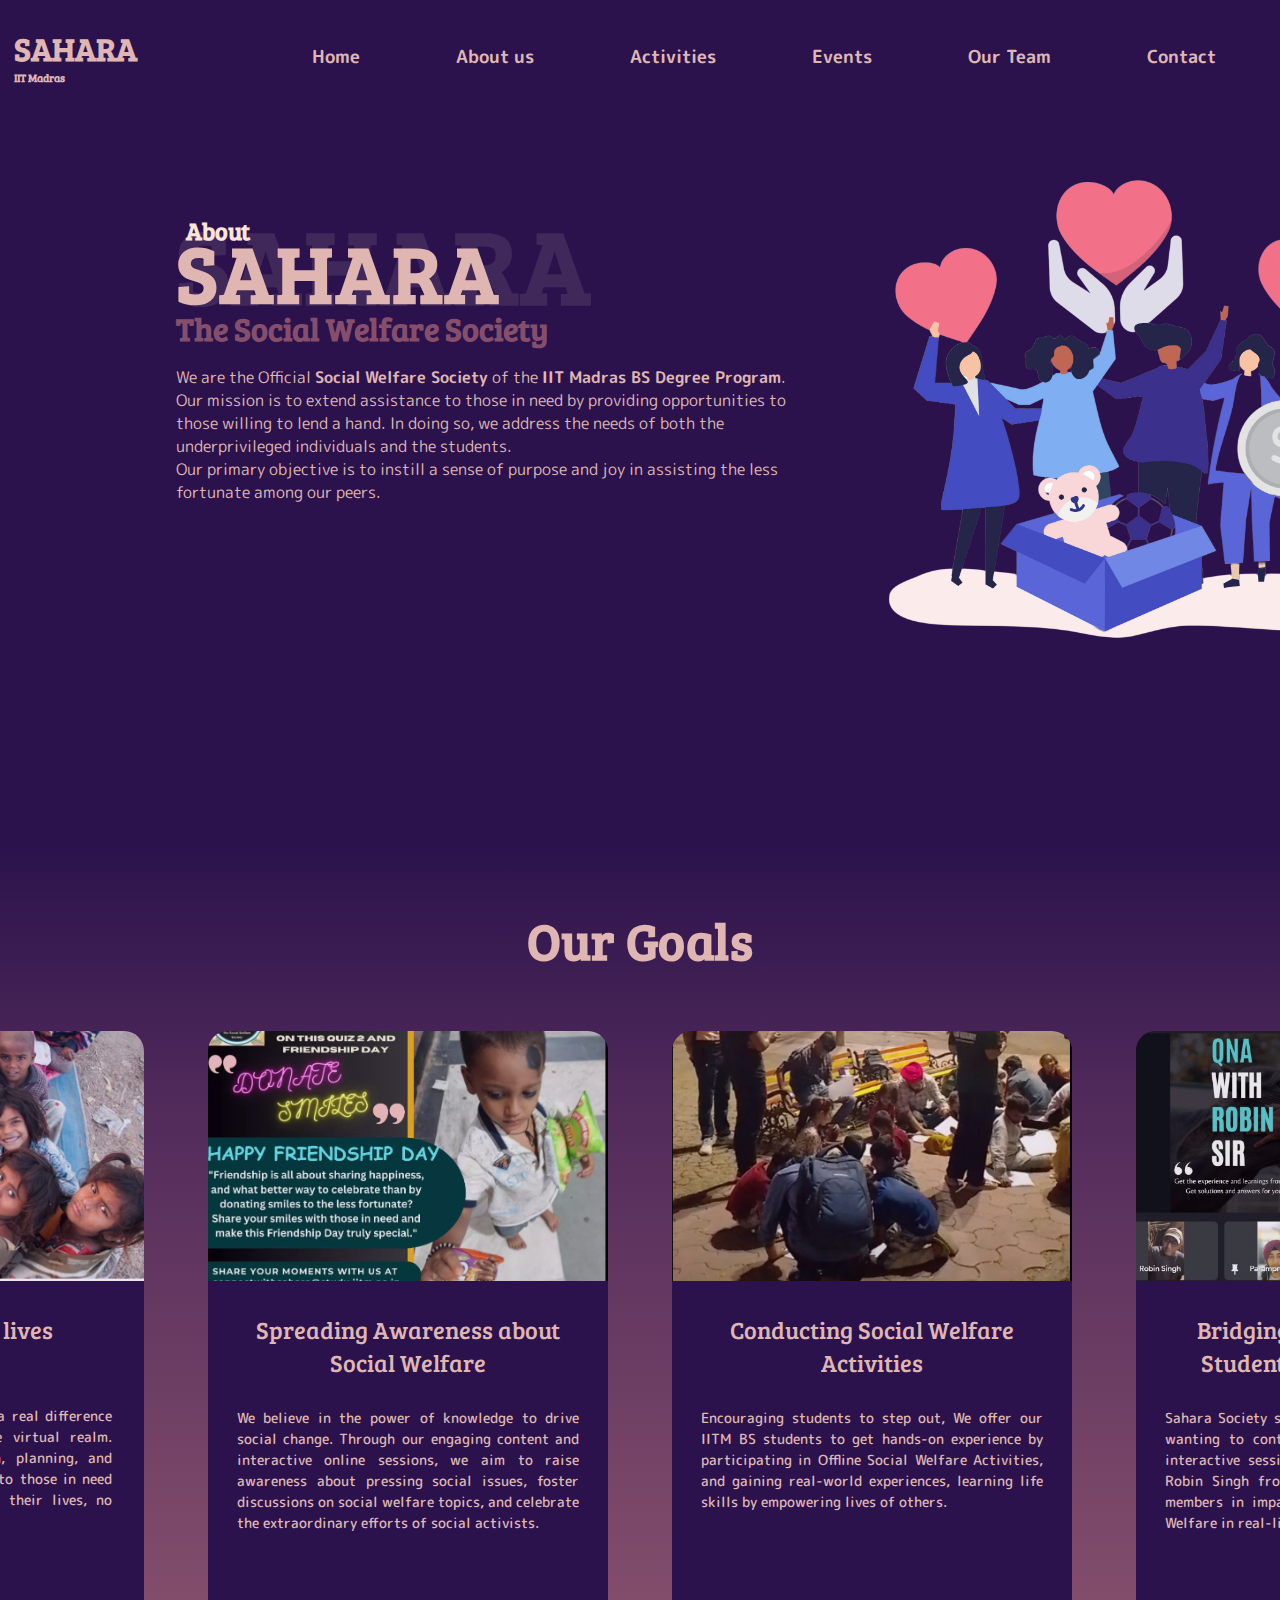
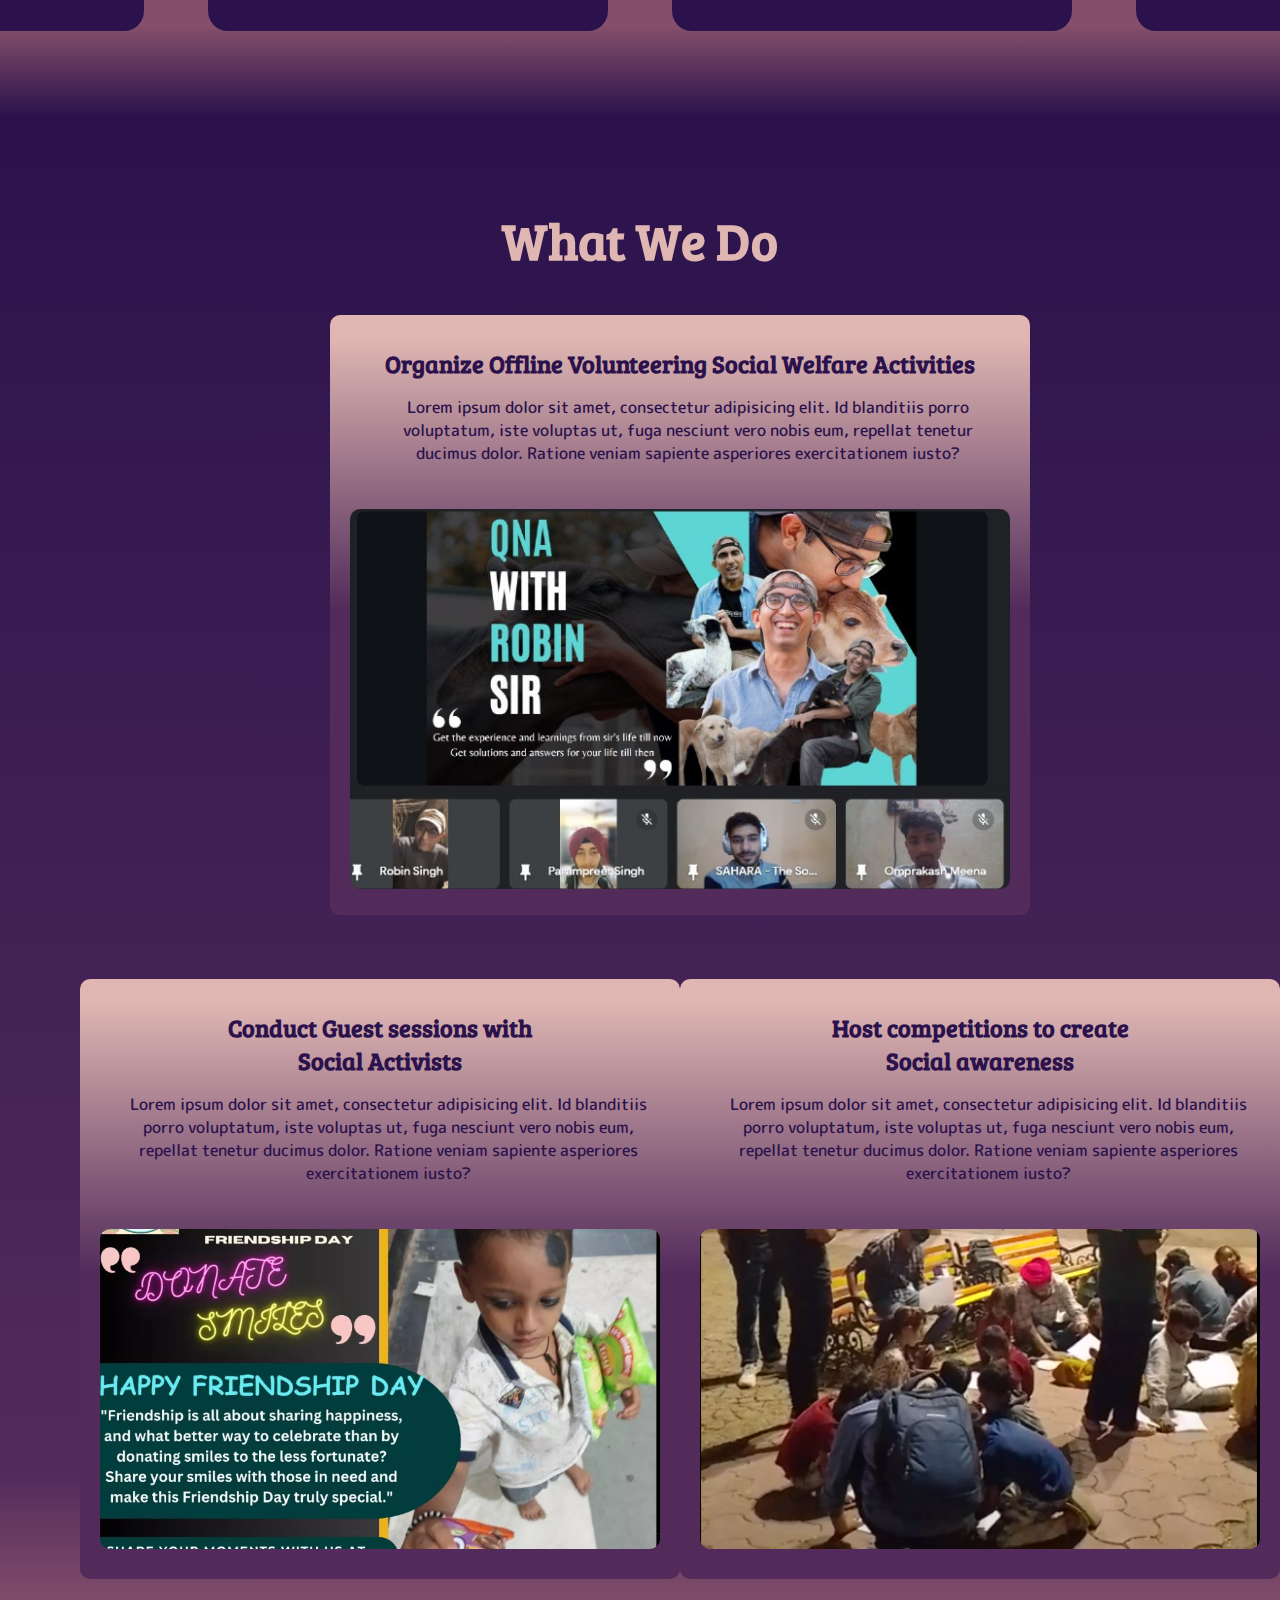
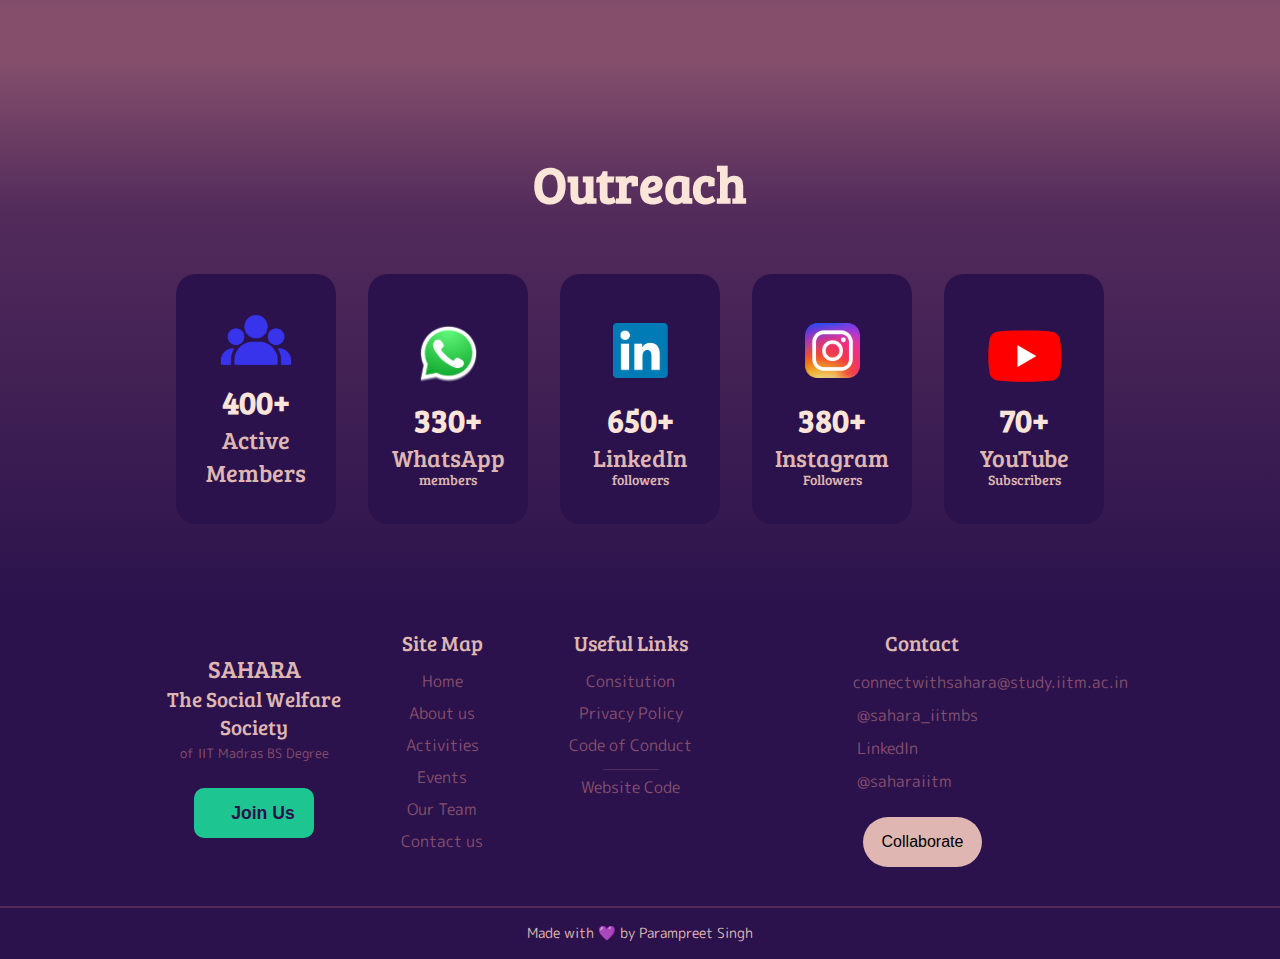
==== about.html @ 404dbf87 "hide images in activities" ====
<!DOCTYPE html>
<html lang="en">

<head>
    <meta charset="UTF-8">
    <meta name="viewport" content="width=device-width, initial-scale=1.0">
    <title>About us | Sahara - The Social Welfare Society</title>
    <link rel="stylesheet" href="https://unicons.iconscout.com/release/v4.0.8/css/line.css">
    <link rel="stylesheet" href="./css/style.css">
    <link rel="stylesheet" href="./css/about.css">
    <script src="./js/main.js" defer></script>
</head>

<body>
    <header>
        <nav id="navigation">
            <a href="./index.html">
                <div id="logo">
                    <img src="./images/logo.png" alt="">
                    <div id="name">
                        <h1>SAHARA</h1>
                        <h6>IIT Madras</h6>
                    </div>
                </div>
            </a>
            <ul id="nav-menu">
                <li><a href="./index.html">Home</a></li>
                <li><a href=""><span id="current-page"></span>About us</a></li>
                <li><a href="./activities.html">Activities</a></li>
                <li><a href="./events.html">Events</a></li>
                <li><a href="./team.html">Our Team</a></li>
                <li><a href="./contact.html">Contact</a></li>
            </ul>
        </nav>
    </header>
    <main>
        <section id="about">
            <article>
                <h2>About</h2>
                <h1>SAHARA</h1>
                <h3>The Social Welfare Society</h3>
                <p>We are the Official <strong>Social Welfare Society</strong> of the <strong>IIT Madras BS Degree
                        Program</strong>. <br> Our mission is to extend assistance to those in need by providing
                    opportunities to those willing to lend a hand. In doing so, we address the needs of both the
                    underprivileged individuals and the students. <br>
                    Our primary objective is to instill a sense of purpose and joy in assisting the less fortunate among
                    our peers.</p>

                <button id="join-button">
                    <a href="https://forms.gle/h4X3TSpWirGVixGW6" target="_blank" rel="noopener noreferrer">
                        &ensp;&ensp;Join Us <i class="icon-hidden uil uil-external-link-alt"></i>
                    </a>
                </button>
            </article>
            <figure>
                <img src="./images/charity_people.png" alt="">
            </figure>
        </section>
        <section id="goals">
            <h1>Our Goals</h1>
            <div id="goal-container">
                <article id="goal-1">
                    <figure>
                        <img src="./images/goal-1.webp" alt="">
                    </figure>
                    <h2>Impacting Real lives</h2>
                    <p>We're passionate about making a real difference in the world, not just in the virtual realm.
                        Through our dedication, vision, planning, and execution, we aim to reach out to those in need
                        and make a positive impact in their lives, no matter how big or small.</p>
                </article>
                <article id="goal-2">
                    <figure>
                        <img src="./images/goal-2.png" alt="">
                    </figure>
                    <h2>Spreading Awareness about Social Welfare</h2>
                    <p>We believe in the power of knowledge to drive social change. Through our engaging content and
                        interactive online sessions, we aim to raise awareness about pressing social issues, foster
                        discussions on social welfare topics, and celebrate the extraordinary efforts of social
                        activists.</p>
                </article>
                <article id="goal-3">
                    <figure>
                        <img src="./images/goal-3.png" alt="">
                    </figure>
                    <h2>Conducting Social Welfare Activities</h2>
                    <p>Encouraging students to step out, We offer our IITM BS students to get hands-on experience by
                        participating in Offline Social Welfare Activities, and gaining real-world experiences, learning
                        life skills by empowering lives of others.</p>
                </article>
                <article id="goal-4">
                    <figure>
                        <img src="./images/goal-4.jpg" alt="">
                    </figure>
                    <h2>Bridging the Gap Between Students and Needy ones</h2>
                    <p>Sahara Society serves as a bridge between those wanting to contribute to social welfare. From
                        interactive sessions with social leaders like Mr. Robin Singh from Peepal Farm, we engage our
                        members in impactful activities by doing Social Welfare in real-life.</p>
                </article>
            </div>
        </section>
        <section id="activities">
            <h1>What We Do</h1>
            <div id="activity-container">
                <article id="activity-1">
                    <h2>Organize Offline Volunteering Social Welfare Activities</h2>
                    <p>Lorem ipsum dolor sit amet, consectetur adipisicing elit. Id blanditiis porro voluptatum, iste
                        voluptas ut, fuga nesciunt vero nobis eum, repellat tenetur ducimus dolor. Ratione veniam
                        sapiente asperiores exercitationem iusto?</p>
                    <button>Check Out!</button>
                    <figure>
                        <img class="slides" src="./images/goal-4.jpg" alt="">
                        <img class="slides" src="./images/goal-3.png" alt="">
                        <img class="slides" src="./images/goal-2.png" alt="">
                    </figure>
                </article>
                <article id="activity-2">
                    <h2>Conduct Guest sessions with <br> Social Activists</h2>
                    <p>Lorem ipsum dolor sit amet, consectetur adipisicing elit. Id blanditiis porro voluptatum, iste
                        voluptas ut, fuga nesciunt vero nobis eum, repellat tenetur ducimus dolor. Ratione veniam
                        sapiente asperiores exercitationem iusto?</p>
                    <button>Check Out!</button>
                    <figure>
                        <img src="./images/goal-2.png" alt="">
                        <!-- <img src="./images/goal-2.png" alt="">
                        <img src="./images/goal-2.png" alt=""> -->
                    </figure>
                </article>
                <article id="activity-3">
                    <h2>Host competitions to create <br> Social awareness</h2>
                    <p>Lorem ipsum dolor sit amet, consectetur adipisicing elit. Id blanditiis porro voluptatum, iste
                        voluptas ut, fuga nesciunt vero nobis eum, repellat tenetur ducimus dolor. Ratione veniam
                        sapiente asperiores exercitationem iusto?</p>
                    <button>Check Out!</button>
                    <figure>
                        <img src="./images/goal-3.png" alt="">
                        <!-- <img src="./images/goal-3.png" alt="">
                        <img src="./images/goal-3.png" alt=""> -->
                    </figure>
                </article>
            </div>
        </section>
        <section id="outreach">
            <h1>Outreach</h1>
            <div id="stats">
                <article id="members">
                    <img src="./images/3 presons logo.png" alt="">
                    <h2>400+</h2>
                    <h3>Active Members</h3>
                </article>
                <article id="whatsapp">
                    <img src="./images/whatsapp logo.png" alt="">
                    <h2>330+</h2>
                    <h3>WhatsApp</h3>
                    <h4>members</h4>
                </article>
                <article id="linkedin">
                    <img src="./images/linkedin logo.png" alt="">
                    <h2>650+</h2>
                    <h3>LinkedIn</h3>
                    <h4>followers</h4>
                    <button id="social-button">
                        <a href="https://www.linkedin.com/company/sahara-the-social-welfare-society/"
                            target="_blank" rel="noopener noreferrer">
                            <i class="icon-hidden uil uil-external-link-alt"></i>
                        </a>
                    </button>
                </article>
                <article id="instagram">
                    <img src="./images/instagram logo.png" alt="">
                    <h2>380+</h2>
                    <h3>Instagram</h3>
                    <h4>Followers</h4>
                    <button id="social-button">
                        <a href="https://www.instagram.com/sahara_iitmbs/" target="_blank"
                            rel="noopener noreferrer">
                            <i class="icon-hidden uil uil-external-link-alt"></i>
                        </a>
                    </button>
                </article>
                <article id="yt">
                    <img src="./images/yt-logo.png" alt="">
                    <h2>70+</h2>
                    <h3>YouTube</h3>
                    <h4>Subscribers</h4>
                    <button id="social-button">
                        <a href="https://www.youtube.com/@saharaiitm" target="_blank"
                            rel="noopener noreferrer">
                            <i class="icon-hidden uil uil-external-link-alt"></i>
                        </a>
                    </button>
                </article>
            </div>
        </section>
    </main>
    <footer>
        <div id="soc-details">
            <article>
                <a href="./index.html">
                    <img src="./images/logo.png" alt="">
                    <h2>SAHARA</h2>
                    <h3>The Social Welfare Society</h3>
                </a>
                <span>of IIT Madras BS Degree</span>
            </article>
            <div>
                <button>
                    <a href="https://forms.gle/h4X3TSpWirGVixGW6" target="_blank" rel="noopener noreferrer">
                        &ensp;&ensp;Join Us <i class="icon-hidden uil uil-external-link-alt"></i>
                    </a>
                </button>
            </div>
        </div>
        <nav id="sitemap">
            <h3>Site Map</h3>
            <ul>
                <li><a href="./index.html">Home</a></li>
                <li><a href="./about.html">About us</a></li>
                <li><a href="./activities.html">Activities</a></li>
                <li><a href="./events.html">Events</a></li>
                <li><a href="./team.html">Our Team</a></li>
                <li><a href="./contact.html">Contact us</a></li>
            </ul>
        </nav>
        <nav id="imp-links">
            <h3>Useful Links</h3>
            <ul>
                <li><a href="" target="_blank" rel="noopener noreferrer">Consitution</a></li>
                <li><a href="" target="_blank" rel="noopener noreferrer">Privacy Policy</a></li>
                <li><a href="" target="_blank" rel="noopener noreferrer">Code of Conduct</a></li>
                <li id="code-link"><a href="https://github.com/sahara-society/Sahara" target="_blank"
                        rel="noopener noreferrer">Website Code</a></li>
            </ul>
        </nav>
        <div id="contact">
            <nav id="social-links">
                <h3>Contact</h3>
                <ul>
                    <li><a href="" target="_blank" rel="noopener noreferrer">
                            <i class="uil uil-envelope-alt"></i>
                            <address>&ensp;connectwithsahara@study.iitm.ac.in</address>
                        </a></li>
                    <li><a href="https://www.instagram.com/sahara_iitmbs/" target="_blank" rel="noopener noreferrer">
                            <i class="uil uil-instagram"></i>&ensp; @sahara_iitmbs</a></li>
                    <li><a href="https://www.linkedin.com/company/sahara-the-social-welfare-society/" target="_blank"
                            rel="noopener noreferrer"><i class="uil uil-linkedin"></i>&ensp; LinkedIn</a></li>
                    <li><a href="https://www.youtube.com/@saharaiitm" target="_blank" rel="noopener noreferrer"><i
                                class="uil uil-youtube"></i>&ensp; @saharaiitm</a></li>
                </ul>
            </nav>
            <div id="contact-area">
                <form action="./contact.html">
                    <input type="email" name="email" placeholder="Enter your email"><input type="submit"
                        value="Collaborate">
                </form>
            </div>
        </div>
        <div id="credits">Made with 💜 by <a href="https://param302.bio.link">Parampreet Singh</a></div>
    </footer>
</body>

</html>
---- css/style.css ----
@import url('https://fonts.googleapis.com/css2?family=Bree+Serif&family=M+PLUS+Rounded+1c:wght@300;400;500;700&display=swap');

* {
    margin: 0;
    padding: 0;
    border: 0;
    outline: 0;
    text-decoration: none;
    list-style: none;
    box-sizing: border-box;
    transition: var(--transition-300ms);
}

a {
    all:unset;
    cursor: pointer;
}

:root {
    /* Variables */
    --transition-300ms: all 0.3s ease;
    --color-primary: #2B124C;
    --color-secondary: #522B5B;
    --color-light1: #854F6C;
    --color-light2: #DFB6B2;
    --color-dark: #190019;
    --color-offwhite: #FBE4D8;

    --color-success: #1DC690;
    --color-danger: #E53119;

    --color-black: #000000;
    --color-white: #ffffff;
}


/* ============================== Header ============================== */
header {
    width: 100%;
    position: absolute;
    top: 0;
}

#navigation {
    width: 100%;
    height: 7rem;
    background-color: var(--color-primary);
    color: var(--color-light2);
    font-family: 'Bree Serif', serif;
    display: flex;
    flex-direction: row;
    justify-content: space-around;
    position: fixed;
    user-select: none !important;
    transition: var(--transition-300ms);
    z-index: 1000;
}

#navigation.on-scroll {
    height: 5.5rem;
    background-color: var(--color-secondary);
    box-shadow: 0 0 10px 4px rgba(44, 24, 63, 0.699);

}

#navigation > a {
    display: contents;
}

#logo {
    width: 180px;
    display: flex;
    flex-direction: row;
    align-items: center;
    margin-left: -60px;
}

#logo img {
    height: 60px;
    transition: var(--transition-300ms);
}

img.shrink-on-scroll {
    height: 45px !important;
}


#name {
    margin-left: 10px;
}

#nav-menu {
    display: flex;
    flex-direction: row;
    align-items: center;
    gap: 6rem;
    height: 100%;
    transition: var(--transition-300ms);
    font-family: 'M PLUS Rounded 1c', sans-serif;
}

#nav-menu li {
    font-weight: bold;
    font-size: 1.1rem;
    position: relative;
    transition: var(--transition-300ms);
}

#nav-menu li:hover {
    color: var(--color-light1);
}

#nav-menu li::after {
    content: "";
    display: inline;
    position: absolute;
    bottom: -3px;
    left: 0;
    background-color: var(--color-light1);
    width: 0;
    height: 3px;
    border-radius: 2px;
    transition: animation;
}

#nav-menu li:hover::after {
    animation: expand-line 100ms ease-in-out forwards;
}

#current-page {
    position: relative;
    color: var(--color-offwhite);
}

#current-page {
    content: "";
    display: inline-block;
    position: absolute;
    top: -44px;
    left: -20%;
    opacity: 0;
    background-color: var(--color-light2);
    width: 140%;
    height: 5px;
    border-radius: 0 0 10px 10px;
    box-shadow: 0 0 50px 3px rgba(255, 241, 212, 0.411);
    transition: var(--transition-300ms);
    animation: highlight-current-page-full 400ms forwards;
}

#current-page.shrink-nav {
    top: -31px;
}


@keyframes expand-line {
    0% {
        left: 50%;
        width: 0;
    }
    100% {
        left: 0;
        width: 100%;
    }
}

@keyframes highlight-current-page-full {
    0% {
        opacity: 0;
        bottom: -51px;
    }
    100% {
        opacity: 100%;
        bottom: -45px;
    }
}

@keyframes highlight-current-page-shrink {
    0% {
        opacity: 0;
        bottom: -39px;
    }
    100% {
        opacity: 100%;
        bottom: -32px;
    }
}



/* ============================== Footer ============================== */
footer {
    position: relative;
    width: 100%;
    height: 350px;
    padding-top: 20px;
    padding: 20px 10rem 0 10rem;
    background-color: var(--color-primary);
    color: var(--color-light1);
    font-family: 'M PLUS Rounded 1c', sans-serif;
    font-size: 1rem;
    text-align: center;
    display: grid;
    grid-template-columns: repeat(4, 1fr);
    grid-template-rows: 80% 20%;
    grid-template-areas: "soc-details sitemap imp-links contact"
                          "credits credits credits credits"; 

}

footer h2, footer h3 {
    color: var(--color-light2);
    font-family: 'Bree Serif', serif !important;
    font-size: 1.5rem;
    font-weight: normal;
}
footer h3 {
    font-size: 1.3rem;
}

footer nav ul {
    margin-top: 0.5rem;
}

footer nav ul li {
    line-height: 2rem;
}

footer a:hover {
    color: var(--color-light2);
}

#soc-details {
    grid-area: "soc-details";
    display: flex;
    flex-direction: column;
    align-items: left;
    gap: 1.5rem;
}

#soc-details img {
    width: 60px;
}


article span {
    font-size: 0.8rem;
}

#soc-details button {
    width: 120px;
    height: 50px;
    position: relative;
    font-weight: bold;
    background-color: var(--color-success);
    color: var(--color-primary);
    border-radius: 10px;
    font-size: 1.1rem;
    transition: var(--transition-300ms);
}

.icon-hidden {
    opacity: 0;
    transition: opacity 300ms ease-out;
}

button:hover .icon-hidden {
    opacity: 100%;
}


#soc-details button a {
    width: 100%;
    height: 100%;
    display: inline-flex;
    justify-content: center;
    align-items: center;
    border-radius: inherit;
}

#soc-details button:hover {
    transform: scale(1.1);
}

#soc-details button:hover a:hover {
    color: var(--color-dark);
}

#sitemap {
    grid-area: "sitemap";
}

#imp-links {
    grid-area: "imp-links";
}

#code-link {
    position: relative;
    margin: 10px 0;
}

#code-link::after {
    content: "";
    display: inline-block;
    position: absolute;
    top: -7%;
    left: 35%;
    background-color: var(--color-secondary);
    width: 30%;
    height: 1px;
    border-radius: 2px;
}

#contact {
    grid-area: "contact";
}

#contact ul {
    width: 120%;
    padding-left: 120px;
}

#contact li {
    text-align: left;
}

#contact li i {
    font-size: 1.2rem;
    color: var(--color-light2);
}

#contact li address {
    display: inline;
    font-style: normal;
}

#contact form {
    margin-top: 20px;
}

#contact form:hover input[type="email"] {
    width: 70%;
    padding: 10px 20px;
    border-radius: 50px 0 0 50px;
}

#contact form:hover input[type="submit"] {
    border-radius: 0 50px 50px 0;
}

#contact input {
    height: 50px;
    font-size: 1rem;
}


#contact input[type="email"] {
    width: 0;
}

#contact input[type="email"] {
    background-color: var(--color-offwhite);
    color: var(--color-dark);
}

#contact input[type="submit"] {
    width: 30%;
    border-radius: 50px;
    border-width: 0;
    background-color: var(--color-light2);
}

#contact input[type="submit"]:hover {
    background-color: var(--color-secondary);
    color: var(--color-light2);
}

#credits {
    position: absolute;
    width: 100%;
    bottom: 15px;
    padding-top: 15px;
    border-top: 2px solid var(--color-secondary);
    font-size: 0.9rem;
    color: var(--color-light2);
}

#credits a:hover {
    text-decoration: underline;
}

/* ============================== Width: 1240px ============================== */
@media screen and (max-width:1240px) {
    /* =============== Header =============== */
    #logo {
        margin: 0;
    }

    #nav-menu {
        gap: 3rem;
    }
}
---- css/about.css ----
@import url(./style.css);

main {
    width: 100%;
    height: fit-content;
    padding-top: 1rem;
    position: relative;
    text-align: center;
    background-color: var(--color-primary);
    background-size: cover;
    font-family: "Bree Serif", serif;
    color: var(--color-light2);
}

main section {
    width: 100%;
    height: 850px;
    padding: 5rem 11rem;
}

section h1 {
    font-size: 4rem;
    position: relative;
    z-index: 1;
}
section h1::after {
    font-family: "M PLUS Rounded 1c", sans-serif;
    font-size: 160%;
    color: var(--color-offwhite);
    position: absolute;
    top: -60%;
    opacity: 0;
    z-index: -1;
    animation: fade-out 500ms ease-in 1.3s forwards;
}

/* ============================== About ============================== */

#about {
    height: 800px;
    display: grid;
    grid-template-columns: repeat(2, 1fr);
    background-color: var(--color-primary);
}

#about article {
    position: relative;
    display: flex;
    flex-direction: column;
    justify-content: center;
    align-items: flex-start;
    text-align: center;
}

#about h1 {
    font-size: 5rem;
    line-height: 90%;
    letter-spacing: 3px;
}

#about h1::after {
    content: "SAHARA";
    font-family: inherit;
    font-size: 6.5rem;
    left: 0;
    top: -11%;
    opacity: 10%;
}

#about h2 {
    line-height: 0.5rem;
    width: fit-content;
    padding-left: 10px;
    z-index: 1;
    color: var(--color-offwhite);
}

#about h3 {
    font-size: 2rem;
    z-index: 1;
    color: var(--color-light1);
    position: relative;
}

#about h3::after {
    content: "";
    display: inline-block;
    position: absolute;
    width: 0;
    height: 3px;
    border-radius: 0 10px 10px 0;
    background-color: var(--color-light2);
    left: 3px;
    bottom: 0;
    animation: line-out 1s ease-out 1s forwards;
}

#about article p {
    width: 620px;
    margin-top: 1rem;
    text-align: left;
    font-family: "M PLUS Rounded 1c", sans-serif;
    font-weight: 400;
}

#join-button {
    width: 180px;
    height: 70px;
    font-size: 1.5rem;
    font-weight: bold;
    margin-top: 2rem;
    background-color: var(--color-success);
    color: var(--color-primary);
    border-radius: 10px;
    opacity: 0;
    animation: scale-button 500ms ease-out 2.3s forwards;
}

.icon-hidden {
    opacity: 0;
    transition: opacity 300ms ease-out;
}

#join-button:hover .icon-hidden {
    opacity: 100%;
}

@keyframes scale-button {
    0% {
        opacity: 0;
        transform: scale(0.7);
    }
    75% {
        opacity: 75%;
        transform: scale(1.1);
    }
    100% {
        opacity: 100%;
        transform: scale(1);
    }
}

#about figure {
    margin-top: 3rem;
}

#about img {
    width: 700px;
}

/* ============================== Goals ============================== */

#goals {
    height: 900px;
    background: -moz-linear-gradient(0deg, rgba(43,18,76,1) 0%, rgba(133,79,108,1) 10%, rgba(82,43,91,1) 67%, rgba(43,18,76,1) 97%);
    background: -webkit-linear-gradient(0deg, rgba(43,18,76,1) 0%, rgba(133,79,108,1) 10%, rgba(82,43,91,1) 67%, rgba(43,18,76,1) 97%);
    background: linear-gradient(0deg, rgba(43,18,76,1) 0%, rgba(133,79,108,1) 10%, rgba(82,43,91,1) 67%, rgba(43,18,76,1) 97%);
    filter: progid:DXImageTransform.Microsoft.gradient(startColorstr="#2b124c",endColorstr="#2b124c",GradientType=1);
}

#goals h1 {
    grid-area: heading;
    font-size: 4rem;
    color: var(--color-light2);
    animation: scale-out 1s ease-out forwards;
    transform: scale(0.8);
}

#goals h1::after {
    content: "Our Goals";
    left: 34%;
}

#goal-container {
    width: 100%;
    height: 550px;
    padding: 3rem 0;
    display: grid;
    grid-template-columns: repeat(4, 1fr);
    gap: 4rem;
    justify-content: center;
}

#goals article {
    width: 400px;
    height: 600px;
    background-color: var(--color-primary);
    border-radius: 20px;
    position: relative;
    /* box-shadow: 0 0 30px 0 #854f6c83; */
}

#goals article figure {
    width: 100%;
    height: 250px;
    overflow: hidden;
    border-radius: 20px 20px 0 0;
    z-index: 2;
}

#goals article figure img {
    width: 100%;
    height: 100%;
    object-fit: cover;
    transition: transform 500ms ease-out;
    opacity: 0.9;
}

#goals article h2 {
    margin-top: 2rem;
    padding: 0 1.2rem;
    font-weight: normal;
    position: relative;
}

#goals article p {
    padding: 1.8rem;
    font-family: "M PLUS Rounded 1c", sans-serif;
    font-weight: 500;
    font-size: 0.9rem;
    text-align: justify;
    color: var(--color-light2);
}

#goal-1 p {
    padding: 60px 2rem 0 2rem !important;
}

#goals article:hover {
    box-shadow: 0 0 200px 2px rgba(133, 79, 108, 0.329) inset,
                0 0 30px 0 #854f6c83;
    color: var(--color-offwhite) !important;
    /* perspective: 1000px; */
    /* transform: perspective(1000px) rotateX(5deg) rotateY(5deg) ; */
}

#goals article:hover figure img {
    transform: scale(1.3) rotate(3deg);
    opacity: 1;
}

/* ============================== Activities ============================== */

#activities {
    height: 180%;
    padding: 5rem;
    background: -moz-linear-gradient(0deg, rgba(133,79,108,1) 0%, rgba(82,43,91,1) 12%, rgba(43,18,76,1) 100%);
    background: -webkit-linear-gradient(0deg, rgba(133,79,108,1) 3%, rgba(82,43,91,1) 10%, rgba(43,18,76,1) 100%);
    background: linear-gradient(0deg, rgba(133,79,108,1) 3%, rgba(82,43,91,1) 12%, rgba(43,18,76,1) 100%);
    filter: progid:DXImageTransform.Microsoft.gradient(startColorstr="#854f6c",endColorstr="#2b124c",GradientType=1);
}

#activities h1 {
    grid-area: heading;
    font-size: 4rem;
    color: var(--color-light2);
    animation: scale-out 1s ease-out forwards;
    transform: scale(0.8);
}

#activities h1::after {
    content: "What We Do";
    left: 33.5%;
}

#activity-container {
    width: 100%;
    height: 100%;
    margin-top: 2rem;
    display: grid;
    grid-template-columns: repeat(6, 1fr);
    grid-template-rows: 1fr 1fr;
    grid-template-areas:
        ". act-1 act-1 act-1 act-1 ."
        "act-2 act-2 act-2 act-3 act-3 act-3";
    gap: 4rem 0;
    justify-items: center;
}

#activity-container article {
    width: 600px;
    height: 600px;
    color: var(--color-primary) !important;
    border-radius: 10px;
    position: relative;
    overflow: hidden;
    background: -moz-linear-gradient(0deg, rgba(82,43,91,1) 51%, rgba(223,182,178,1) 96%);
    background: -webkit-linear-gradient(0deg, rgba(82,43,91,1) 51%, rgba(223,182,178,1) 96%);
    background: linear-gradient(0deg, rgba(82,43,91,1) 51%, rgba(223,182,178,1) 96%);
    filter: progid:DXImageTransform.Microsoft.gradient(startColorstr="#522b5b",endColorstr="#dfb6b2",GradientType=1);
}

#activity-container article:hover {
    background: -moz-linear-gradient(0deg, rgba(43,18,76,1) 22%, rgba(82,43,91,1) 69%, rgba(223,182,178,1) 100%);
    background: -webkit-linear-gradient(0deg, rgba(43,18,76,1) 22%, rgba(82,43,91,1) 69%, rgba(223,182,178,1) 100%);
    background: linear-gradient(0deg, rgba(43,18,76,1) 22%, rgba(82,43,91,1) 69%, rgba(223,182,178,1) 100%);
    filter: progid:DXImageTransform.Microsoft.gradient(startColorstr="#2b124c",endColorstr="#dfb6b2",GradientType=1);
}

#activity-container article h2 {
    margin: 2rem 0 1rem 0;
}

#activity-container article p {
    padding: 0 2rem 1.5rem 3rem;
    font-family: "M PLUS Rounded 1c", sans-serif;
    font-weight: 500;
}

#activity-container article button {
    padding: 15px 50px;
    position: absolute;
    bottom: -100px;
    left: 200px;
    font-size: 1.2rem;
    font-weight: bold;
    border-radius: 5px;
    background-color: var(--color-light2);
    color: var(--color-secondary);
    opacity: 0;
    transition: 300ms bottom ease-out 150ms;
}

#activity-container article:hover button {
    bottom: 40px;
    opacity: 100%;
    z-index: 5;
}

#activity-container article button:hover {
    box-shadow: 0 0 20px 0 rgba(218, 136, 179, 0.329) inset;
    color: var(--color-dark);
}

#activity-container article figure {
    display: block;
    position: relative;
    width: 100%;
    height: 60%;
    border-radius: inherit;
    padding: 20px;
    overflow: hidden;
}

#activity-container article:hover figure {
    padding: 0;
    transform: scale(1.05);
    opacity: 0.5;
}

#activity-container figure img {
    height: 100%;
    width: 100%;
    height: 100%;
    object-fit: cover;
    border-radius: inherit;
}

#activity-1 {
    grid-area: act-1;
    width: 700px !important;
}

#activity-1 figure {
    height: 70% !important;
}

#activity-1 button {
    left: 250px !important; 
}

#activity-2 {
    grid-area: act-2;
}

#activity-3 {
    grid-area: act-3;
}

/* ============================== Outreach ============================== */

#outreach {
    height: 550px;
    background-color: var(--color-secondary);
    background: -moz-linear-gradient(0deg, rgba(43,18,76,1) 0%, rgba(82,43,91,1) 72%, rgba(133,79,108,1) 100%);
    background: -webkit-linear-gradient(0deg, rgba(43,18,76,1) 0%, rgba(82,43,91,1) 72%, rgba(133,79,108,1) 100%);
    background: linear-gradient(0deg, rgba(43,18,76,1) 0%, rgba(82,43,91,1) 72%, rgba(133,79,108,1) 100%);
    filter: progid:DXImageTransform.Microsoft.gradient(startColorstr="#2b124c",endColorstr="#854f6c",GradientType=1);
}

#outreach h1 {
    grid-area: heading;
    font-size: 4rem;
    color: var(--color-offwhite);
    animation: scale-out 1s ease-out forwards;
    transform: scale(0.8);
}

#outreach h1::after {
    content: "Outreach";
    left: 35.5%;
}

#outreach #stats {
    display: flex;
    flex-direction: row;
    justify-content: space-evenly;
    align-items: center;
    width: 100%;
    height: 250px;
    gap: 2rem;
    margin-top: 3rem;
    z-index: -3;
}

#stats article {
    width: 300px;
    height: 250px;
    position: relative;
    padding-top: 10px;
    border-radius: 20px;
    display: flex;
    flex-direction: column;
    justify-content: center;
    align-items: center;
    background-color: var(--color-primary);
    overflow: hidden;
    z-index: 1;
}

#stats article img {
    display: block;
    width: 80px;
}

#members h3 {
    margin-bottom: 20px;
}

#whatsapp img {
    width: 60px !important;
    margin-bottom: 15px !important;
}

#instagram img, #linkedin img {
    width: 55px !important;
    margin-bottom: 20px !important;
}

#yt img {
    margin-bottom: 10px !important;
}

#stats article h2 {
    font-size: 2rem;
    color: var(--color-offwhite);
}

#stats article h3 {
    font-size: 1.5rem;
    font-weight: normal;
}

#stats article h4 {
    font-size: 0.9rem;
    font-weight: normal;
    line-height: 80%;
}

#social-button, #social-button a {
    all: unset;
    cursor: pointer;
}

#social-button {
    position: absolute;
    width: 30px;
    height: 30px;
    top: 53%;
    right: 20%;
    opacity: 0;
    background: transparent;
}

article:hover #social-button {
    opacity: 1;
}

#stats button a {
    display: block;
    width: 100%;
    height: 100%;
}

#social-button a i {
    opacity: 1;
    font-size: 1.5rem;
    color: var(--color-offwhite)
}

/* 
!PENDING:
- Animations left
*/


/* ============================== Animations  ============================== */

@keyframes line-out {
    0% {
        width: 0;
    }
    100% {
        width: 94%;
    }
}

@keyframes goal-line-out {
    0% {
        width: 0;
    }
    100% {
        width: 12%;
    }
}

@keyframes activities-line-out {
    0% {
        width: 0;
    }
    100% {
        width: 20%;
    }
}

@keyframes scale-out {
    0% {
        transform: scale(0);
    }
    100% {
        transform: scale(1);
    }
}

@keyframes fade-out {
    0% {
        opacity: 0;
    }
    100% {
        opacity: 10%;
    }
}
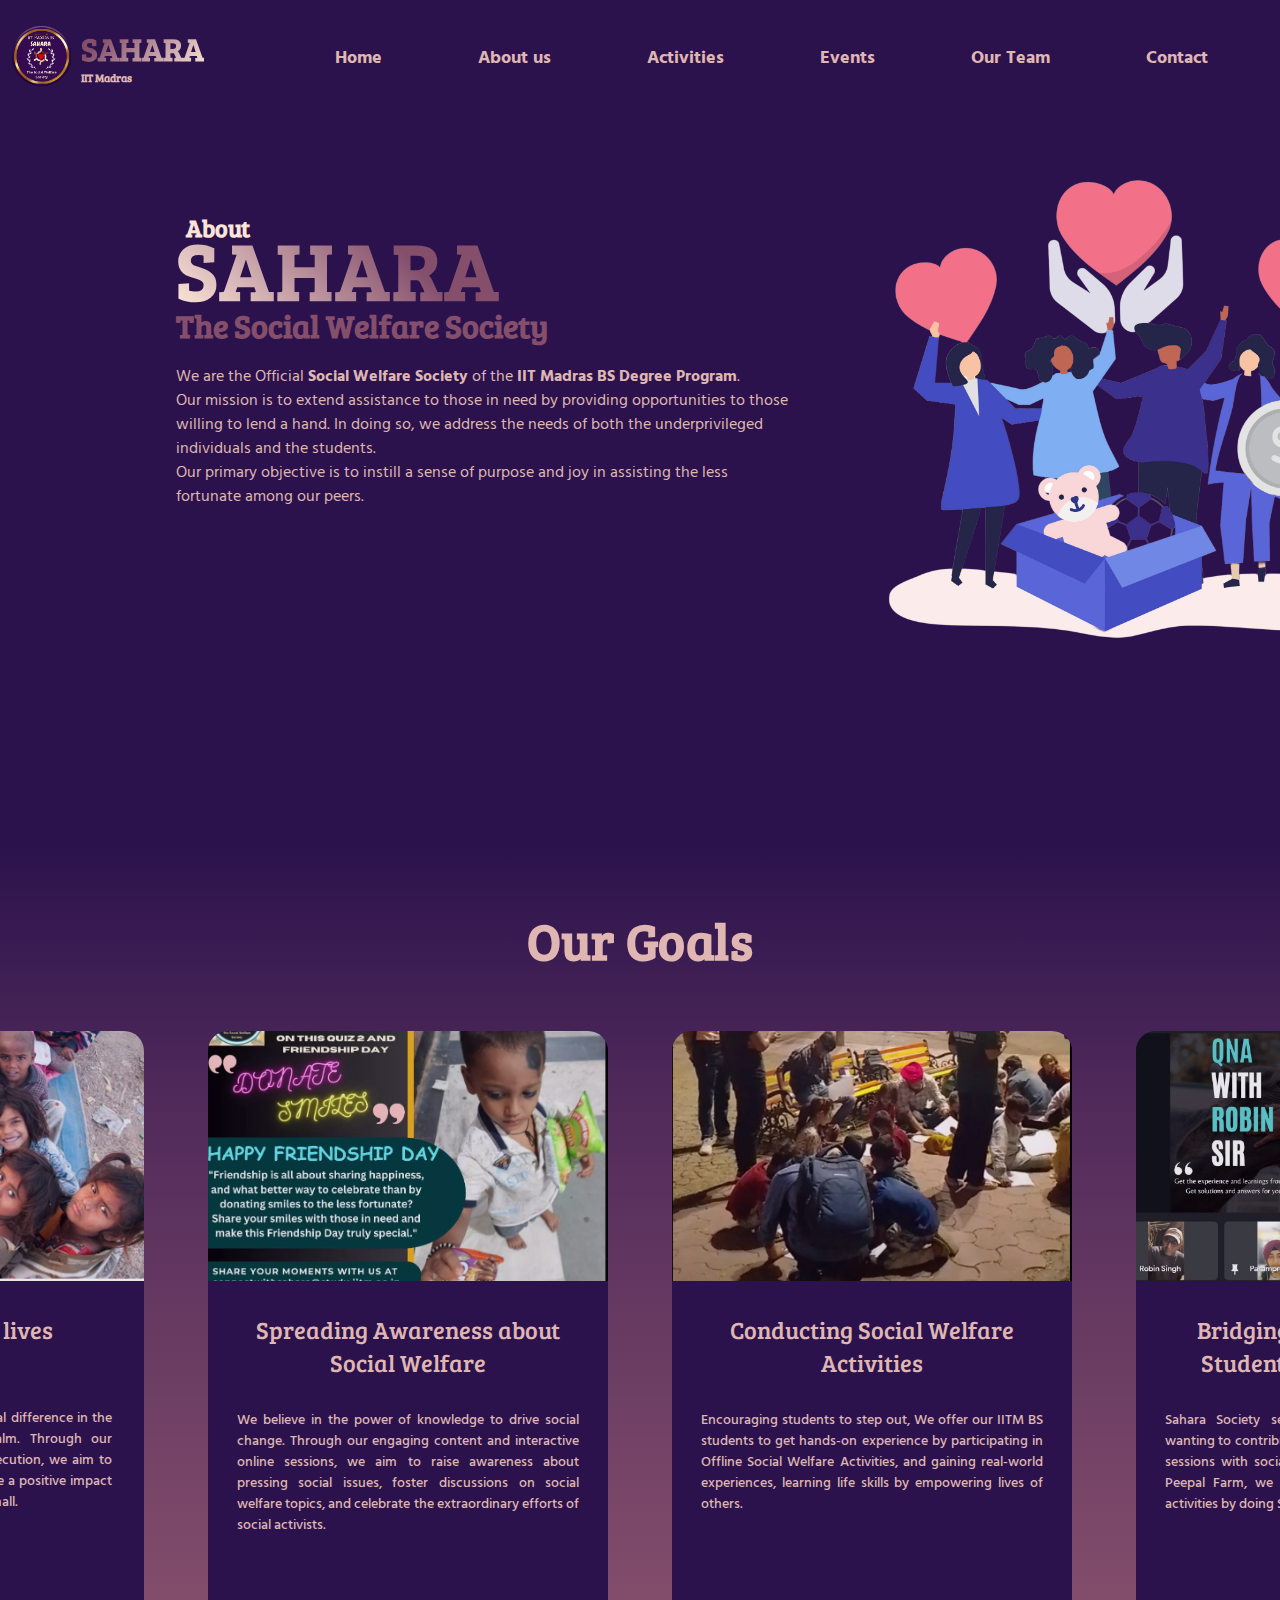
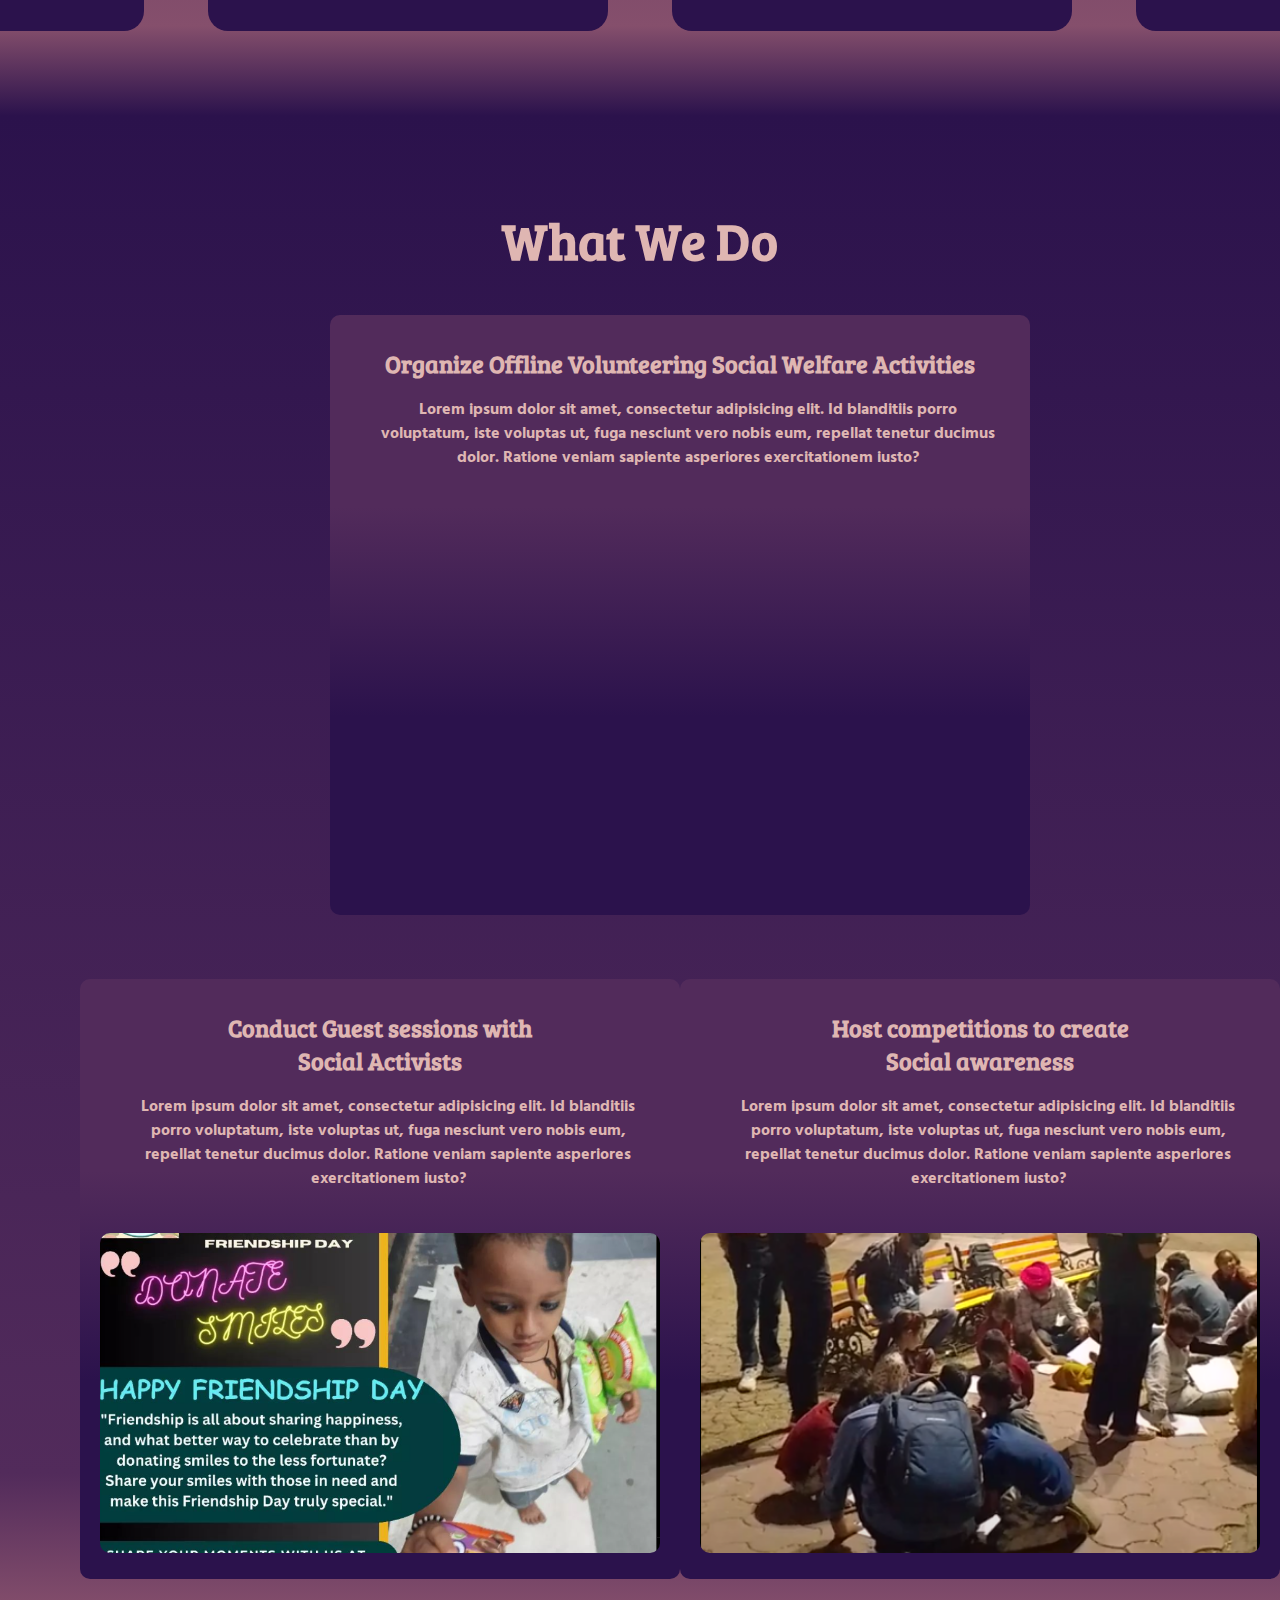
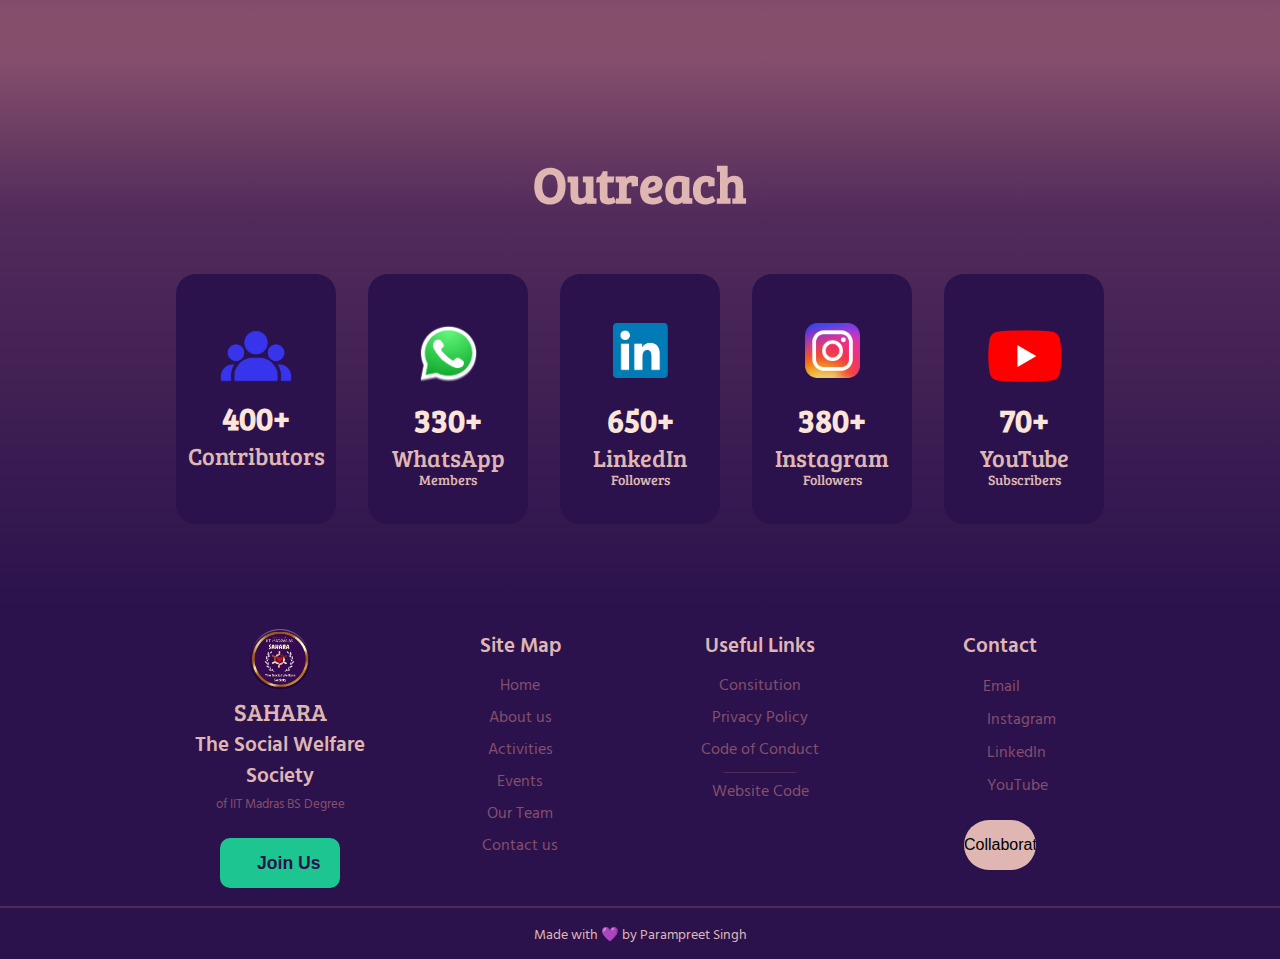
==== commit dcc52017: "Fixed typos" ====
--- a/about.html
+++ b/about.html
@@ -145,22 +145,22 @@
                 <article id="members">
                     <img src="./images/3 presons logo.png" alt="">
                     <h2>400+</h2>
-                    <h3>Active Members</h3>
+                    <h3>Contributors</h3>
                 </article>
                 <article id="whatsapp">
                     <img src="./images/whatsapp logo.png" alt="">
                     <h2>330+</h2>
                     <h3>WhatsApp</h3>
-                    <h4>members</h4>
+                    <h4>Members</h4>
                 </article>
                 <article id="linkedin">
                     <img src="./images/linkedin logo.png" alt="">
                     <h2>650+</h2>
                     <h3>LinkedIn</h3>
-                    <h4>followers</h4>
+                    <h4>Followers</h4>
                     <button id="social-button">
-                        <a href="https://www.linkedin.com/company/sahara-the-social-welfare-society/"
-                            target="_blank" rel="noopener noreferrer">
+                        <a href="https://www.linkedin.com/company/sahara-the-social-welfare-society/" target="_blank"
+                            rel="noopener noreferrer">
                             <i class="icon-hidden uil uil-external-link-alt"></i>
                         </a>
                     </button>
@@ -171,8 +171,7 @@
                     <h3>Instagram</h3>
                     <h4>Followers</h4>
                     <button id="social-button">
-                        <a href="https://www.instagram.com/sahara_iitmbs/" target="_blank"
-                            rel="noopener noreferrer">
+                        <a href="https://www.instagram.com/sahara_iitmbs/" target="_blank" rel="noopener noreferrer">
                             <i class="icon-hidden uil uil-external-link-alt"></i>
                         </a>
                     </button>
@@ -183,8 +182,7 @@
                     <h3>YouTube</h3>
                     <h4>Subscribers</h4>
                     <button id="social-button">
-                        <a href="https://www.youtube.com/@saharaiitm" target="_blank"
-                            rel="noopener noreferrer">
+                        <a href="https://www.youtube.com/@saharaiitm" target="_blank" rel="noopener noreferrer">
                             <i class="icon-hidden uil uil-external-link-alt"></i>
                         </a>
                     </button>
@@ -235,16 +233,16 @@
             <nav id="social-links">
                 <h3>Contact</h3>
                 <ul>
-                    <li><a href="" target="_blank" rel="noopener noreferrer">
+                    <li><a href="mailto:connectwithsahara@study.iitm.ac.in" target="_blank" rel="noopener noreferrer">
                             <i class="uil uil-envelope-alt"></i>
-                            <address>&ensp;connectwithsahara@study.iitm.ac.in</address>
+                            <address>&ensp;Email</address>
                         </a></li>
                     <li><a href="https://www.instagram.com/sahara_iitmbs/" target="_blank" rel="noopener noreferrer">
-                            <i class="uil uil-instagram"></i>&ensp; @sahara_iitmbs</a></li>
+                            <i class="uil uil-instagram"></i>&ensp; Instagram</a></li>
                     <li><a href="https://www.linkedin.com/company/sahara-the-social-welfare-society/" target="_blank"
                             rel="noopener noreferrer"><i class="uil uil-linkedin"></i>&ensp; LinkedIn</a></li>
                     <li><a href="https://www.youtube.com/@saharaiitm" target="_blank" rel="noopener noreferrer"><i
-                                class="uil uil-youtube"></i>&ensp; @saharaiitm</a></li>
+                                class="uil uil-youtube"></i>&ensp; YouTube</a></li>
                 </ul>
             </nav>
             <div id="contact-area">
--- a/css/style.css
+++ b/css/style.css
@@ -1,5 +1,5 @@
-@import url('https://fonts.googleapis.com/css2?family=Bree+Serif&family=M+PLUS+Rounded+1c:wght@300;400;500;700&display=swap');
-
+@import url("https://fonts.googleapis.com/css2?family=Bree+Serif:wght@300;400;500;700&display=swap");
+@import url('https://fonts.googleapis.com/css2?family=Hind+Vadodara:wght@300;400;500;600;700&family=Mukta:wght@300;400;500;600;700;800&display=swap');
 * {
     margin: 0;
     padding: 0;
@@ -12,27 +12,27 @@
 }
 
 a {
-    all:unset;
+    all: unset;
     cursor: pointer;
 }
 
 :root {
     /* Variables */
     --transition-300ms: all 0.3s ease;
-    --color-primary: #2B124C;
-    --color-secondary: #522B5B;
-    --color-light1: #854F6C;
-    --color-light2: #DFB6B2;
+    --color-primary: #2b124c;
+    --color-secondary: #522b5b;
+    --color-light1: #854f6c;
+    --color-light2: #dfb6b2;
     --color-dark: #190019;
-    --color-offwhite: #FBE4D8;
-
-    --color-success: #1DC690;
-    --color-danger: #E53119;
+    --color-golden: #FFD700;
+    --color-offwhite: #fbe4d8;
+
+    --color-success: #1dc690;
+    --color-danger: #e53119;
 
     --color-black: #000000;
     --color-white: #ffffff;
 }
-
 
 /* ============================== Header ============================== */
 header {
@@ -46,7 +46,7 @@
     height: 7rem;
     background-color: var(--color-primary);
     color: var(--color-light2);
-    font-family: 'Bree Serif', serif;
+    font-family: "Bree Serif", serif;
     display: flex;
     flex-direction: row;
     justify-content: space-around;
@@ -60,7 +60,6 @@
     height: 5.5rem;
     background-color: var(--color-secondary);
     box-shadow: 0 0 10px 4px rgba(44, 24, 63, 0.699);
-
 }
 
 #navigation > a {
@@ -84,9 +83,22 @@
     height: 45px !important;
 }
 
-
 #name {
     margin-left: 10px;
+}
+
+#name h1 {
+    color: var(--color-golden);
+
+    -webkit-background-clip: text;
+    -webkit-text-fill-color: transparent; 
+    -moz-background-clip: text;
+    -moz-text-fill-color: transparent;
+    background-image: linear-gradient(-45deg, var(--color-offwhite) 0, var(--color-light1) 80%);
+}
+
+#name:hover h1 {
+    background-image: linear-gradient(-45deg, var(--color-offwhite) 0, var(--color-light1) 40%);
 }
 
 #nav-menu {
@@ -96,13 +108,14 @@
     gap: 6rem;
     height: 100%;
     transition: var(--transition-300ms);
-    font-family: 'M PLUS Rounded 1c', sans-serif;
+    font-family: "Hind Vadodara", sans-serif;
 }
 
 #nav-menu li {
     font-weight: bold;
     font-size: 1.1rem;
     position: relative;
+    color: var(--color-light2);
     transition: var(--transition-300ms);
 }
 
@@ -124,7 +137,7 @@
 }
 
 #nav-menu li:hover::after {
-    animation: expand-line 100ms ease-in-out forwards;
+    animation: expand-line 300ms ease-in-out forwards;
 }
 
 #current-page {
@@ -149,9 +162,8 @@
 }
 
 #current-page.shrink-nav {
-    top: -31px;
-}
-
+    top: -32px;
+}
 
 @keyframes expand-line {
     0% {
@@ -185,8 +197,6 @@
         bottom: -32px;
     }
 }
-
-
 
 /* ============================== Footer ============================== */
 footer {
@@ -197,25 +207,28 @@
     padding: 20px 10rem 0 10rem;
     background-color: var(--color-primary);
     color: var(--color-light1);
-    font-family: 'M PLUS Rounded 1c', sans-serif;
+    font-family: "Hind Vadodara", sans-serif;
     font-size: 1rem;
     text-align: center;
     display: grid;
     grid-template-columns: repeat(4, 1fr);
     grid-template-rows: 80% 20%;
-    grid-template-areas: "soc-details sitemap imp-links contact"
-                          "credits credits credits credits"; 
-
-}
-
-footer h2, footer h3 {
-    color: var(--color-light2);
-    font-family: 'Bree Serif', serif !important;
+    grid-template-areas:
+        "soc-details sitemap imp-links contact"
+        "credits credits credits credits";
+}
+
+footer h2,
+footer h3 {
+    color: var(--color-light2);
+    font-family: "Bree Serif", serif !important;
     font-size: 1.5rem;
     font-weight: normal;
 }
 footer h3 {
     font-size: 1.3rem;
+    font-family: "Hind Vadodara", sans-serif !important;
+    font-weight: 600;
 }
 
 footer nav ul {
@@ -241,7 +254,6 @@
 #soc-details img {
     width: 60px;
 }
-
 
 article span {
     font-size: 0.8rem;
@@ -267,7 +279,6 @@
 button:hover .icon-hidden {
     opacity: 100%;
 }
-
 
 #soc-details button a {
     width: 100%;
@@ -315,9 +326,11 @@
     grid-area: "contact";
 }
 
-#contact ul {
-    width: 120%;
-    padding-left: 120px;
+#contact #social-links {
+    display: flex;
+    flex-direction: column;
+    justify-content: center;
+    align-items: center;
 }
 
 #contact li {
@@ -327,6 +340,7 @@
 #contact li i {
     font-size: 1.2rem;
     color: var(--color-light2);
+    margin-left: 30px;
 }
 
 #contact li address {
@@ -352,7 +366,6 @@
     height: 50px;
     font-size: 1rem;
 }
-
 
 #contact input[type="email"] {
     width: 0;
@@ -390,7 +403,7 @@
 }
 
 /* ============================== Width: 1240px ============================== */
-@media screen and (max-width:1240px) {
+@media screen and (max-width: 1240px) {
     /* =============== Header =============== */
     #logo {
         margin: 0;
@@ -399,4 +412,4 @@
     #nav-menu {
         gap: 3rem;
     }
-}+}
--- a/css/about.css
+++ b/css/about.css
@@ -1,5 +1,5 @@
 @import url(./style.css);
-
+/* @import url('https://fonts.googleapis.com/css2?family=Hind+Vadodara:wght@300;400;500;600;700&family=Mukta:wght@300;400;500;600;700;800&display=swap'); */
 main {
     width: 100%;
     height: fit-content;
@@ -23,8 +23,9 @@
     position: relative;
     z-index: 1;
 }
+
 section h1::after {
-    font-family: "M PLUS Rounded 1c", sans-serif;
+    font-family: 'Hind Vadodara', sans-serif;
     font-size: 160%;
     color: var(--color-offwhite);
     position: absolute;
@@ -56,15 +57,11 @@
     font-size: 5rem;
     line-height: 90%;
     letter-spacing: 3px;
-}
-
-#about h1::after {
-    content: "SAHARA";
-    font-family: inherit;
-    font-size: 6.5rem;
-    left: 0;
-    top: -11%;
-    opacity: 10%;
+    -webkit-background-clip: text;
+    -webkit-text-fill-color: transparent; 
+    -moz-background-clip: text;
+    -moz-text-fill-color: transparent;
+    background-image: linear-gradient(45deg, var(--color-offwhite) 0, var(--color-light1) 70%);
 }
 
 #about h2 {
@@ -91,7 +88,7 @@
     border-radius: 0 10px 10px 0;
     background-color: var(--color-light2);
     left: 3px;
-    bottom: 0;
+    bottom: 2px;
     animation: line-out 1s ease-out 1s forwards;
 }
 
@@ -99,7 +96,7 @@
     width: 620px;
     margin-top: 1rem;
     text-align: left;
-    font-family: "M PLUS Rounded 1c", sans-serif;
+    font-family: 'Hind Vadodara', sans-serif;
     font-weight: 400;
 }
 
@@ -168,7 +165,7 @@
 
 #goals h1::after {
     content: "Our Goals";
-    left: 34%;
+    left: 35%;
 }
 
 #goal-container {
@@ -215,7 +212,7 @@
 
 #goals article p {
     padding: 1.8rem;
-    font-family: "M PLUS Rounded 1c", sans-serif;
+    font-family: 'Hind Vadodara', sans-serif;
     font-weight: 500;
     font-size: 0.9rem;
     text-align: justify;
@@ -284,27 +281,33 @@
     border-radius: 10px;
     position: relative;
     overflow: hidden;
-    background: -moz-linear-gradient(0deg, rgba(82,43,91,1) 51%, rgba(223,182,178,1) 96%);
-    background: -webkit-linear-gradient(0deg, rgba(82,43,91,1) 51%, rgba(223,182,178,1) 96%);
-    background: linear-gradient(0deg, rgba(82,43,91,1) 51%, rgba(223,182,178,1) 96%);
-    filter: progid:DXImageTransform.Microsoft.gradient(startColorstr="#522b5b",endColorstr="#dfb6b2",GradientType=1);
+    background: -moz-linear-gradient(0deg, rgba(43,18,76,1) 33%, rgba(82,43,91,1) 68%);
+    background: -webkit-linear-gradient(0deg, rgba(43,18,76,1) 33%, rgba(82,43,91,1) 68%);
+    background: linear-gradient(0deg, rgba(43,18,76,1) 33%, rgba(82,43,91,1) 68%);
+    filter: progid:DXImageTransform.Microsoft.gradient(startColorstr="#2b124c",endColorstr="#522b5b",GradientType=1);
 }
 
 #activity-container article:hover {
-    background: -moz-linear-gradient(0deg, rgba(43,18,76,1) 22%, rgba(82,43,91,1) 69%, rgba(223,182,178,1) 100%);
-    background: -webkit-linear-gradient(0deg, rgba(43,18,76,1) 22%, rgba(82,43,91,1) 69%, rgba(223,182,178,1) 100%);
-    background: linear-gradient(0deg, rgba(43,18,76,1) 22%, rgba(82,43,91,1) 69%, rgba(223,182,178,1) 100%);
-    filter: progid:DXImageTransform.Microsoft.gradient(startColorstr="#2b124c",endColorstr="#dfb6b2",GradientType=1);
+    background: -moz-linear-gradient(0deg, rgba(43,18,76,1) 57%, rgba(82,43,91,1) 82%);
+    background: -webkit-linear-gradient(0deg, rgba(43,18,76,1) 57%, rgba(82,43,91,1) 82%);
+    background: linear-gradient(0deg, rgba(43,18,76,1) 57%, rgba(82,43,91,1) 82%);
+    filter: progid:DXImageTransform.Microsoft.gradient(startColorstr="#2b124c",endColorstr="#522b5b",GradientType=1);
 }
 
 #activity-container article h2 {
     margin: 2rem 0 1rem 0;
+    color: var(--color-light2);
 }
 
 #activity-container article p {
     padding: 0 2rem 1.5rem 3rem;
-    font-family: "M PLUS Rounded 1c", sans-serif;
-    font-weight: 500;
+    font-family: 'Hind Vadodara', sans-serif;
+    font-weight: 800;
+    color: var(--color-light2);
+}
+
+#activity-container article:hover h2 {
+    color: var(--color-offwhite);
 }
 
 #activity-container article button {
@@ -391,14 +394,14 @@
 #outreach h1 {
     grid-area: heading;
     font-size: 4rem;
-    color: var(--color-offwhite);
+    color: var(--color-light2);
     animation: scale-out 1s ease-out forwards;
     transform: scale(0.8);
 }
 
 #outreach h1::after {
     content: "Outreach";
-    left: 35.5%;
+    left: 36%;
 }
 
 #outreach #stats {
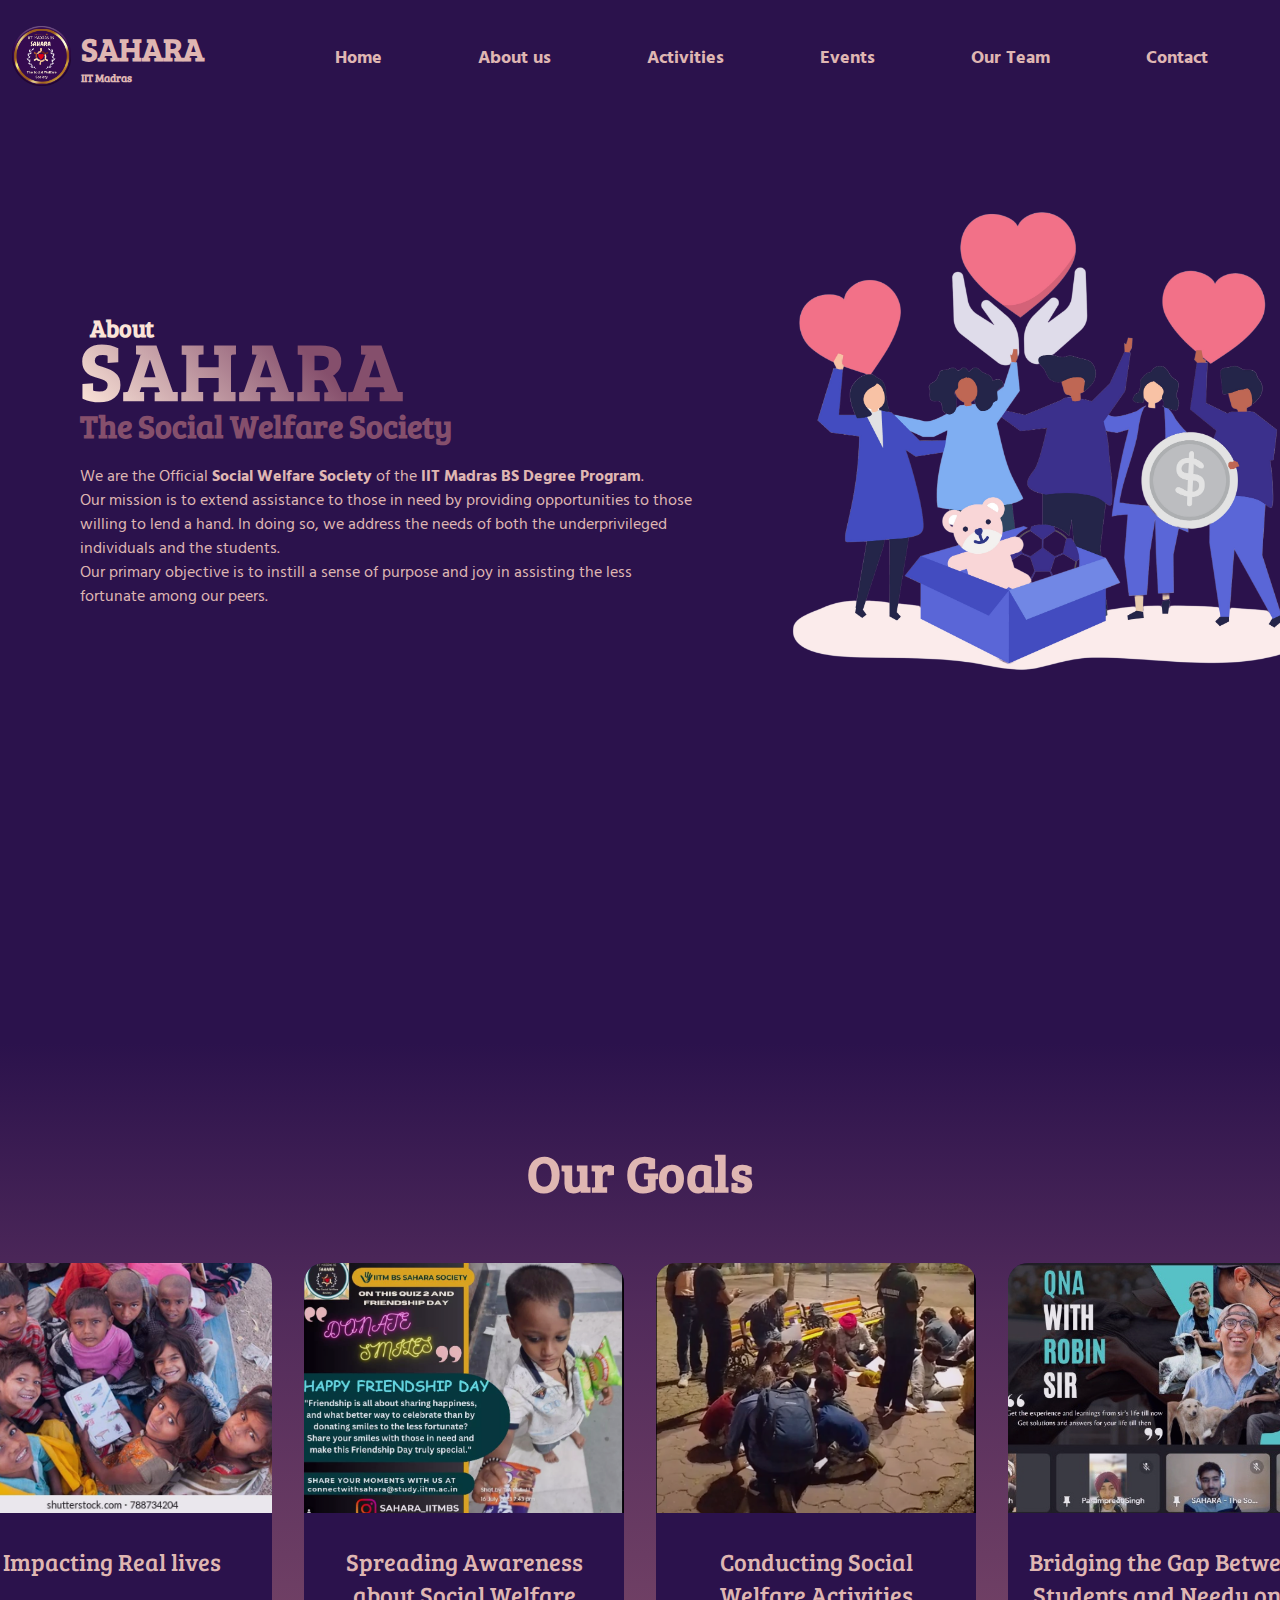
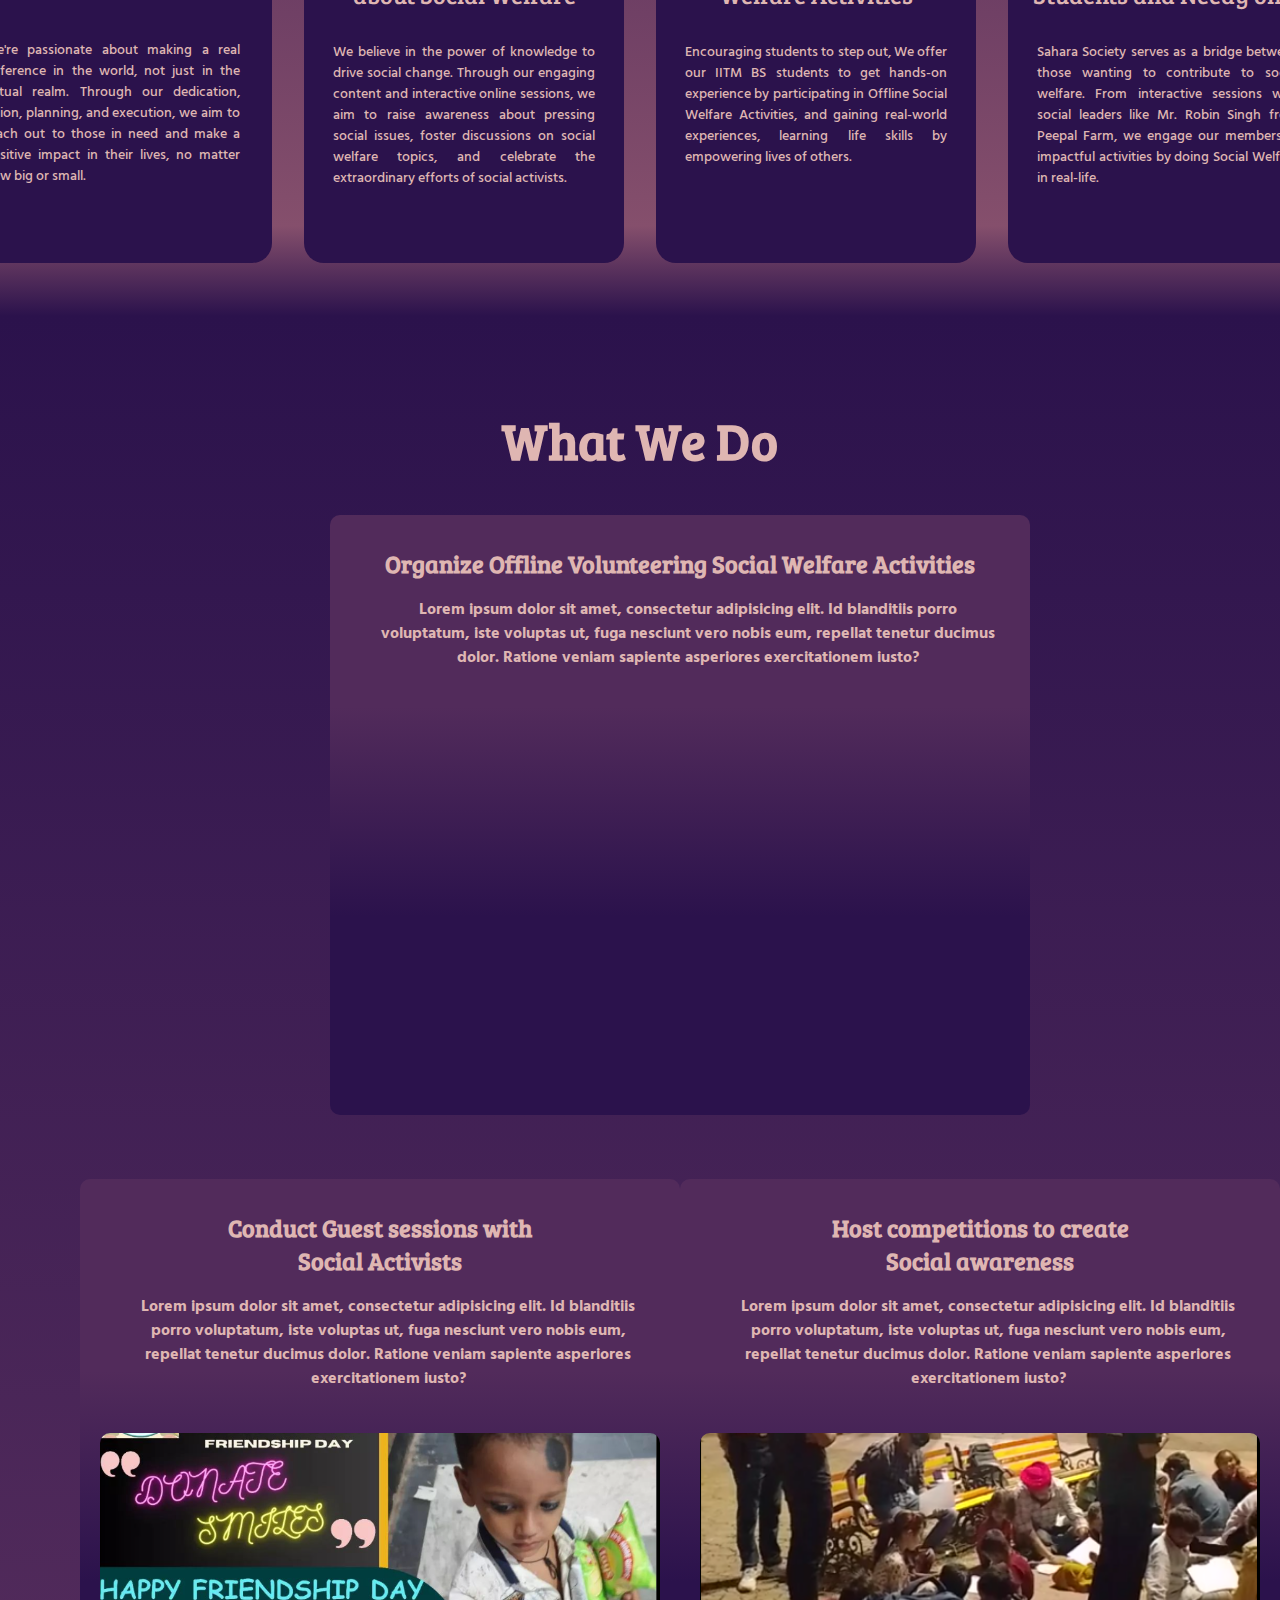
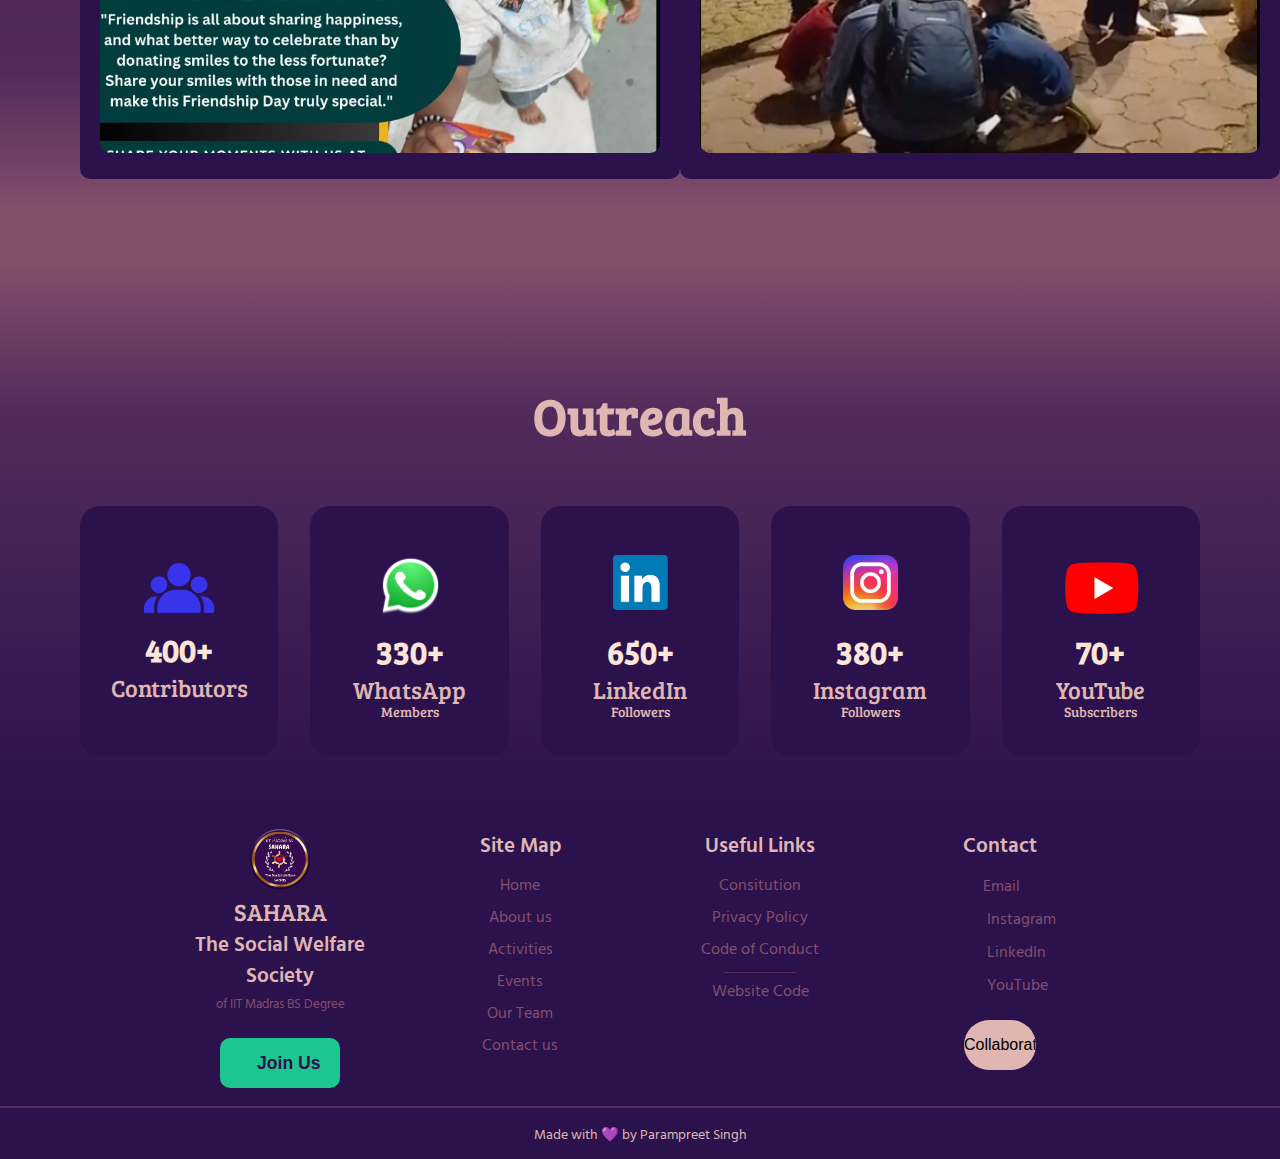
==== commit c5ccb13d: "Responsiveness:Navbar & Footer" ====
--- a/about.html
+++ b/about.html
@@ -14,6 +14,14 @@
 <body>
     <header>
         <nav id="navigation">
+            <div id="hamburger">
+                <div id="openHam">
+                    <span id="upham"></span>
+                    <span id="midham"></span>
+                    <span id="downham"></span>
+                </div>
+                <span id="closeHam">&#x2715;</span>
+            </div>
             <a href="./index.html">
                 <div id="logo">
                     <img src="./images/logo.png" alt="">
--- a/css/style.css
+++ b/css/style.css
@@ -1,5 +1,5 @@
 @import url("https://fonts.googleapis.com/css2?family=Bree+Serif:wght@300;400;500;700&display=swap");
-@import url('https://fonts.googleapis.com/css2?family=Hind+Vadodara:wght@300;400;500;600;700&family=Mukta:wght@300;400;500;600;700;800&display=swap');
+@import url("https://fonts.googleapis.com/css2?family=Hind+Vadodara:wght@300;400;500;600;700&family=Mukta:wght@300;400;500;600;700;800&display=swap");
 * {
     margin: 0;
     padding: 0;
@@ -24,7 +24,7 @@
     --color-light1: #854f6c;
     --color-light2: #dfb6b2;
     --color-dark: #190019;
-    --color-golden: #FFD700;
+    --color-golden: #ffd700;
     --color-offwhite: #fbe4d8;
 
     --color-success: #1dc690;
@@ -42,7 +42,7 @@
 }
 
 #navigation {
-    width: 100%;
+    width: 100vw;
     height: 7rem;
     background-color: var(--color-primary);
     color: var(--color-light2);
@@ -88,18 +88,29 @@
 }
 
 #name h1 {
+
+    color: var(--color-light2);
+/* 
     color: var(--color-golden);
 
     -webkit-background-clip: text;
-    -webkit-text-fill-color: transparent; 
+    -webkit-text-fill-color: transparent;
     -moz-background-clip: text;
     -moz-text-fill-color: transparent;
-    background-image: linear-gradient(-45deg, var(--color-offwhite) 0, var(--color-light1) 80%);
-}
-
-#name:hover h1 {
-    background-image: linear-gradient(-45deg, var(--color-offwhite) 0, var(--color-light1) 40%);
-}
+    background-image: linear-gradient(
+        -45deg,
+        var(--color-offwhite) 0,
+        var(--color-light1) 80%
+    ); */
+}
+
+/* #name:hover h1 {
+    background-image: linear-gradient(
+        -45deg,
+        var(--color-offwhite) 0,
+        var(--color-light1) 40%
+    );
+} */
 
 #nav-menu {
     display: flex;
@@ -119,7 +130,8 @@
     transition: var(--transition-300ms);
 }
 
-#nav-menu li:hover {
+#nav-menu li:hover,
+#nav-menu li:active {
     color: var(--color-light1);
 }
 
@@ -196,6 +208,44 @@
         opacity: 100%;
         bottom: -32px;
     }
+}
+
+#hamburger {
+    display: none;
+    width: 60px;
+    height: 100%;
+    font-size: 2rem;
+    font-weight: 400;
+    color: var(--color-light2);
+}
+
+#hamburger {
+    cursor: pointer;
+}
+
+#hamburger:hover #openHam span,
+#hamburger:active #openHam span {
+    background-color: var(--color-light1);
+}
+#hamburger:hover #closeHam,
+#hamburger:active #closeHam {
+    color: var(--color-light1);
+}
+
+#openHam {
+    width: 100%;
+    display: flex;
+    flex-direction: column;
+    justify-content: center;
+    gap: 7px;
+    cursor: pointer;
+}
+
+#openHam span {
+    width: 30px;
+    height: 2px;
+    background-color: var(--color-light2);
+    color: var(--color-light2);
 }
 
 /* ============================== Footer ============================== */
@@ -402,9 +452,8 @@
     text-decoration: underline;
 }
 
-/* ============================== Width: 1240px ============================== */
+/* ============================== Responsivness ============================== */
 @media screen and (max-width: 1240px) {
-    /* =============== Header =============== */
     #logo {
         margin: 0;
     }
@@ -413,3 +462,80 @@
         gap: 3rem;
     }
 }
+
+@media screen and (max-width: 900px) {
+    #hamburger {
+        display: flex !important;
+        position: absolute;
+        right: 1rem;
+        top: 0;
+    }
+    #hamburger #closeHam {
+        display: none;
+        z-index: 50;
+        align-self: center;
+    }
+    #nav-menu {
+        display: none;
+        flex-direction: column;
+        align-items: stretch;
+        position: absolute;
+        right: 0;
+        top: 0;
+        background-color: var(--color-primary);
+        width: 100%;
+        height: 100vh;
+        padding: 60px 0;
+        gap: 0 !important;
+    }
+    #nav-menu li {
+        padding: 1rem 0;
+        font-size: 1.5rem;
+    }
+
+    #nav-menu li a {
+        display: block;
+        width: 100%;
+        height: 100%;
+        text-align: center;
+    }
+    #nav-menu li::after {
+        display: none !important;
+    }
+    #nav-menu #current-page {
+        display: none;
+    }
+
+    footer {
+        display: flex;
+        flex-direction: column;
+        align-items: stretch;
+        height: fit-content;
+        padding-bottom: 100px;
+        overflow: hidden;
+        gap: 3rem;
+    }
+
+    footer #credits {
+        left: 0;
+    }
+
+    footer #contact-area input[type="submit"] {
+        width: 120px !important;
+    }
+}
+
+@media screen and (max-width: 500px) {
+    footer {
+        padding: 20px 1rem 100px 1rem;
+    }
+    #hamburger {
+        justify-content: center;
+    }
+    #hamburger #openHam {
+        align-items: center;
+    }
+    #openHam span {
+        width: 25px;
+    }
+}
--- a/css/about.css
+++ b/css/about.css
@@ -38,7 +38,7 @@
 /* ============================== About ============================== */
 
 #about {
-    height: 800px;
+    height: 1000px;
     display: grid;
     grid-template-columns: repeat(2, 1fr);
     background-color: var(--color-primary);
@@ -122,33 +122,20 @@
     opacity: 100%;
 }
 
-@keyframes scale-button {
-    0% {
-        opacity: 0;
-        transform: scale(0.7);
-    }
-    75% {
-        opacity: 75%;
-        transform: scale(1.1);
-    }
-    100% {
-        opacity: 100%;
-        transform: scale(1);
-    }
-}
-
 #about figure {
     margin-top: 3rem;
-}
-
-#about img {
     width: 700px;
+}
+
+#about figure img {
+    width: 100%;
 }
 
 /* ============================== Goals ============================== */
 
 #goals {
     height: 900px;
+
     background: -moz-linear-gradient(0deg, rgba(43,18,76,1) 0%, rgba(133,79,108,1) 10%, rgba(82,43,91,1) 67%, rgba(43,18,76,1) 97%);
     background: -webkit-linear-gradient(0deg, rgba(43,18,76,1) 0%, rgba(133,79,108,1) 10%, rgba(82,43,91,1) 67%, rgba(43,18,76,1) 97%);
     background: linear-gradient(0deg, rgba(43,18,76,1) 0%, rgba(133,79,108,1) 10%, rgba(82,43,91,1) 67%, rgba(43,18,76,1) 97%);
@@ -223,15 +210,13 @@
     padding: 60px 2rem 0 2rem !important;
 }
 
-#goals article:hover {
+#goals article:hover, #goals article:active {
     box-shadow: 0 0 200px 2px rgba(133, 79, 108, 0.329) inset,
                 0 0 30px 0 #854f6c83;
     color: var(--color-offwhite) !important;
-    /* perspective: 1000px; */
-    /* transform: perspective(1000px) rotateX(5deg) rotateY(5deg) ; */
-}
-
-#goals article:hover figure img {
+}
+
+#goals article:hover figure img, #goals article:active figure img {
     transform: scale(1.3) rotate(3deg);
     opacity: 1;
 }
@@ -239,7 +224,7 @@
 /* ============================== Activities ============================== */
 
 #activities {
-    height: 180%;
+    height: fit-content;
     padding: 5rem;
     background: -moz-linear-gradient(0deg, rgba(133,79,108,1) 0%, rgba(82,43,91,1) 12%, rgba(43,18,76,1) 100%);
     background: -webkit-linear-gradient(0deg, rgba(133,79,108,1) 3%, rgba(82,43,91,1) 10%, rgba(43,18,76,1) 100%);
@@ -287,7 +272,7 @@
     filter: progid:DXImageTransform.Microsoft.gradient(startColorstr="#2b124c",endColorstr="#522b5b",GradientType=1);
 }
 
-#activity-container article:hover {
+#activity-container article:hover, #activity-container article:active {
     background: -moz-linear-gradient(0deg, rgba(43,18,76,1) 57%, rgba(82,43,91,1) 82%);
     background: -webkit-linear-gradient(0deg, rgba(43,18,76,1) 57%, rgba(82,43,91,1) 82%);
     background: linear-gradient(0deg, rgba(43,18,76,1) 57%, rgba(82,43,91,1) 82%);
@@ -324,7 +309,7 @@
     transition: 300ms bottom ease-out 150ms;
 }
 
-#activity-container article:hover button {
+#activity-container article:hover button, #activity-container article:active button {
     bottom: 40px;
     opacity: 100%;
     z-index: 5;
@@ -345,7 +330,7 @@
     overflow: hidden;
 }
 
-#activity-container article:hover figure {
+#activity-container article:hover figure, #activity-container article:active figure {
     padding: 0;
     transform: scale(1.05);
     opacity: 0.5;
@@ -485,7 +470,7 @@
     background: transparent;
 }
 
-article:hover #social-button {
+article:hover #social-button, article:active #social-button {
     opacity: 1;
 }
 
@@ -509,6 +494,21 @@
 
 /* ============================== Animations  ============================== */
 
+@keyframes scale-button {
+    0% {
+        opacity: 0;
+        transform: scale(0.7);
+    }
+    75% {
+        opacity: 75%;
+        transform: scale(1.1);
+    }
+    100% {
+        opacity: 100%;
+        transform: scale(1);
+    }
+}
+
 @keyframes line-out {
     0% {
         width: 0;
@@ -552,4 +552,304 @@
     100% {
         opacity: 10%;
     }
+}
+
+/* =============================== Responsiveness =============================== */
+@media screen and (max-width: 1600px) {
+    main section {
+        padding: 7rem 5rem;
+    }
+
+    #goals h1::after {
+        left: 31%;
+    }
+    #goal-container {
+        gap: 2rem;
+    }
+    #goals article {
+        width: 320px;
+    }
+
+    #activities h1::after {
+        left: 29.5%;
+    }
+    #outreach h1::after {
+        left: 32%;
+    }
+}
+
+@media screen and (max-width: 1200px) {
+    main section {
+        padding: 7rem 2rem;
+    }
+    #about figure {
+        width: 500px;
+        margin-top: 120px;
+    }
+
+    #goals {
+        height: 1500px;
+    }
+    #goals h1::after {
+        left: 28%;
+    }
+    #goal-container {
+        width: fit-content;
+        height: fit-content;
+        grid-template-columns: 1fr 1fr;
+        grid-template-rows: 1fr 1fr;
+        gap: 3rem 5rem;
+    }
+    #goals article {
+        width: 400px;
+        height: 570px;
+    }
+
+    #activities h1::after {
+        left: 22%;
+    }
+
+    #activity-container {
+        grid-template-columns: 1fr;
+        grid-template-rows: repeat(3, 1fr);
+        grid-template-areas:
+        "act-1"
+        "act-2"
+        "act-3";
+        gap: 4rem 0;
+    }
+    #activity-container article {
+        width: 700px;
+        height: 530px !important;
+    }
+    #activity-container article button {
+        left: 250px;
+    }
+    #outreach h1::after {
+        left: 28%;
+    }
+}
+
+@media screen and (max-width: 1024px) {
+    #about {
+        overflow: hidden;
+    }
+    #about figure {
+        width: 400px;
+        margin-top: 180px;
+    }
+}
+
+@media screen and (max-width: 950px) {
+    #about {
+        display: flex;
+        flex-direction: column-reverse;
+        align-items: center;
+        gap: 2rem;
+    }
+
+    #about article {
+        align-items: center;
+    }
+    #about figure {
+        width: 500px;
+    }
+    #about article p {
+        text-align: center;
+    }
+
+    #goals {
+        height: fit-content;
+    }
+
+    #goals h1::after {
+        left: 17%;
+    }
+    #goal-container {
+        width: inherit;
+        height: fit-content;
+        display: flex;
+        flex-direction: column;
+        align-items: center;
+        gap: 2rem;
+    }
+    #goals article {
+        width: 500px;
+        height: 500px;
+    }
+    #goals article p {
+        text-align: center;
+    }
+
+    #activities h1::after {
+        left: 2%;
+    }
+    #activity-container article {
+        width: 600px !important;
+        height: 600px !important;
+    }
+    #activity-container article button {
+        left: 200px !important;
+    }
+
+    #outreach {
+        height: fit-content;
+    }
+    #outreach h1::after {
+        left: 19%;
+    }
+    #outreach #stats {
+        height: fit-content;
+        flex-direction: column;
+        justify-content: center;
+        align-items: center;
+        gap: 2rem;
+        margin-top: 3rem;
+    }
+}
+
+@media screen and (max-width: 500px) {
+    #about {
+        height: 900px;
+    }
+    #about figure {
+        width: 300px;
+    }
+    #about article p {
+        width: fit-content;
+        padding: 0 1rem;
+    }
+
+    #goals h1 {
+        font-size: 3rem;
+    }
+    #goals h1::after {
+        left: 9.5%;
+    }
+    #goals article {
+        width: 350px;
+        height: 550px;
+    }
+    #goals article figure {
+        height: 40%;
+    }
+
+    #activities h1 {
+        font-size: 3rem;
+    }
+    #activities h1::after {
+        font-size: 120%;
+        left: 0;
+        top: -30%;
+    }
+    #activity-container article {
+        width: 350px !important;
+        height: 450px !important;
+    }
+    #activity-container article h2 {
+        font-size: 1.2rem;
+        padding: 0 1rem;
+    }
+    #activity-container article p {
+        font-size: 0.8rem;
+        padding: 0 1rem;
+        font-weight: 400;
+    }
+    #activity-container article button {
+        padding: 10px 30px;
+        font-size: 1rem;
+        left: 100px !important;
+    }
+    #outreach h1 {
+        font-size: 3rem;
+    }
+    #outreach h1::after {
+        left: 12%;
+    }
+}
+
+@media screen and (max-width: 450px) {
+    section h1::after {
+        display: none;
+    }
+
+    #about h1 {
+        font-size: 4rem;
+    }
+    #about h3 {
+        font-size: 1.3rem;
+    }
+    #about h3::after {
+        display: none;
+    }
+    #about p {
+        font-size: 0.8rem;
+    }
+
+    #activities {
+        padding: 0;
+    }
+}
+
+@media screen and (max-width: 320px) {
+    #about {
+        height: 800px;
+    }
+    #about h1 {
+        font-size: 3rem;
+    }
+    #about h2 {
+        font-size: 1.2rem;
+    }
+    #about h3 {
+        font-size: 1rem;
+    }
+    #about h3::after {
+        display: none;
+    }
+    #about p {
+        font-size: 0.6rem;
+    }
+    #about button {
+        width: 120px;
+        height: 50px;
+        font-size: 1rem;
+    }
+
+    #goals h1, #activities h1, #outreach h1 {
+        font-size: 2rem;
+    }
+
+    #goals article {
+        width: 250px;
+        height: 500px;
+    }
+    #goals article h2 {
+        font-size: 1rem;
+    }
+    #goals article p {
+        font-size: 0.7rem;
+    }
+
+    #activity-container article {
+        width: 280px !important;
+        height: 360px !important;
+    }
+    #activity-container article h2 {
+        font-size: 1rem;
+        margin-bottom: 0.5rem;
+    }
+    #activity-container article p {
+        font-size: 0.6rem;
+    }
+    #activity-container article button {
+        padding: 10px 30px;
+        font-size: 0.8rem;
+        left: 80px !important;
+    }
+
+    #outreach article {
+        width: 250px;
+        height: 250px;
+    }
 }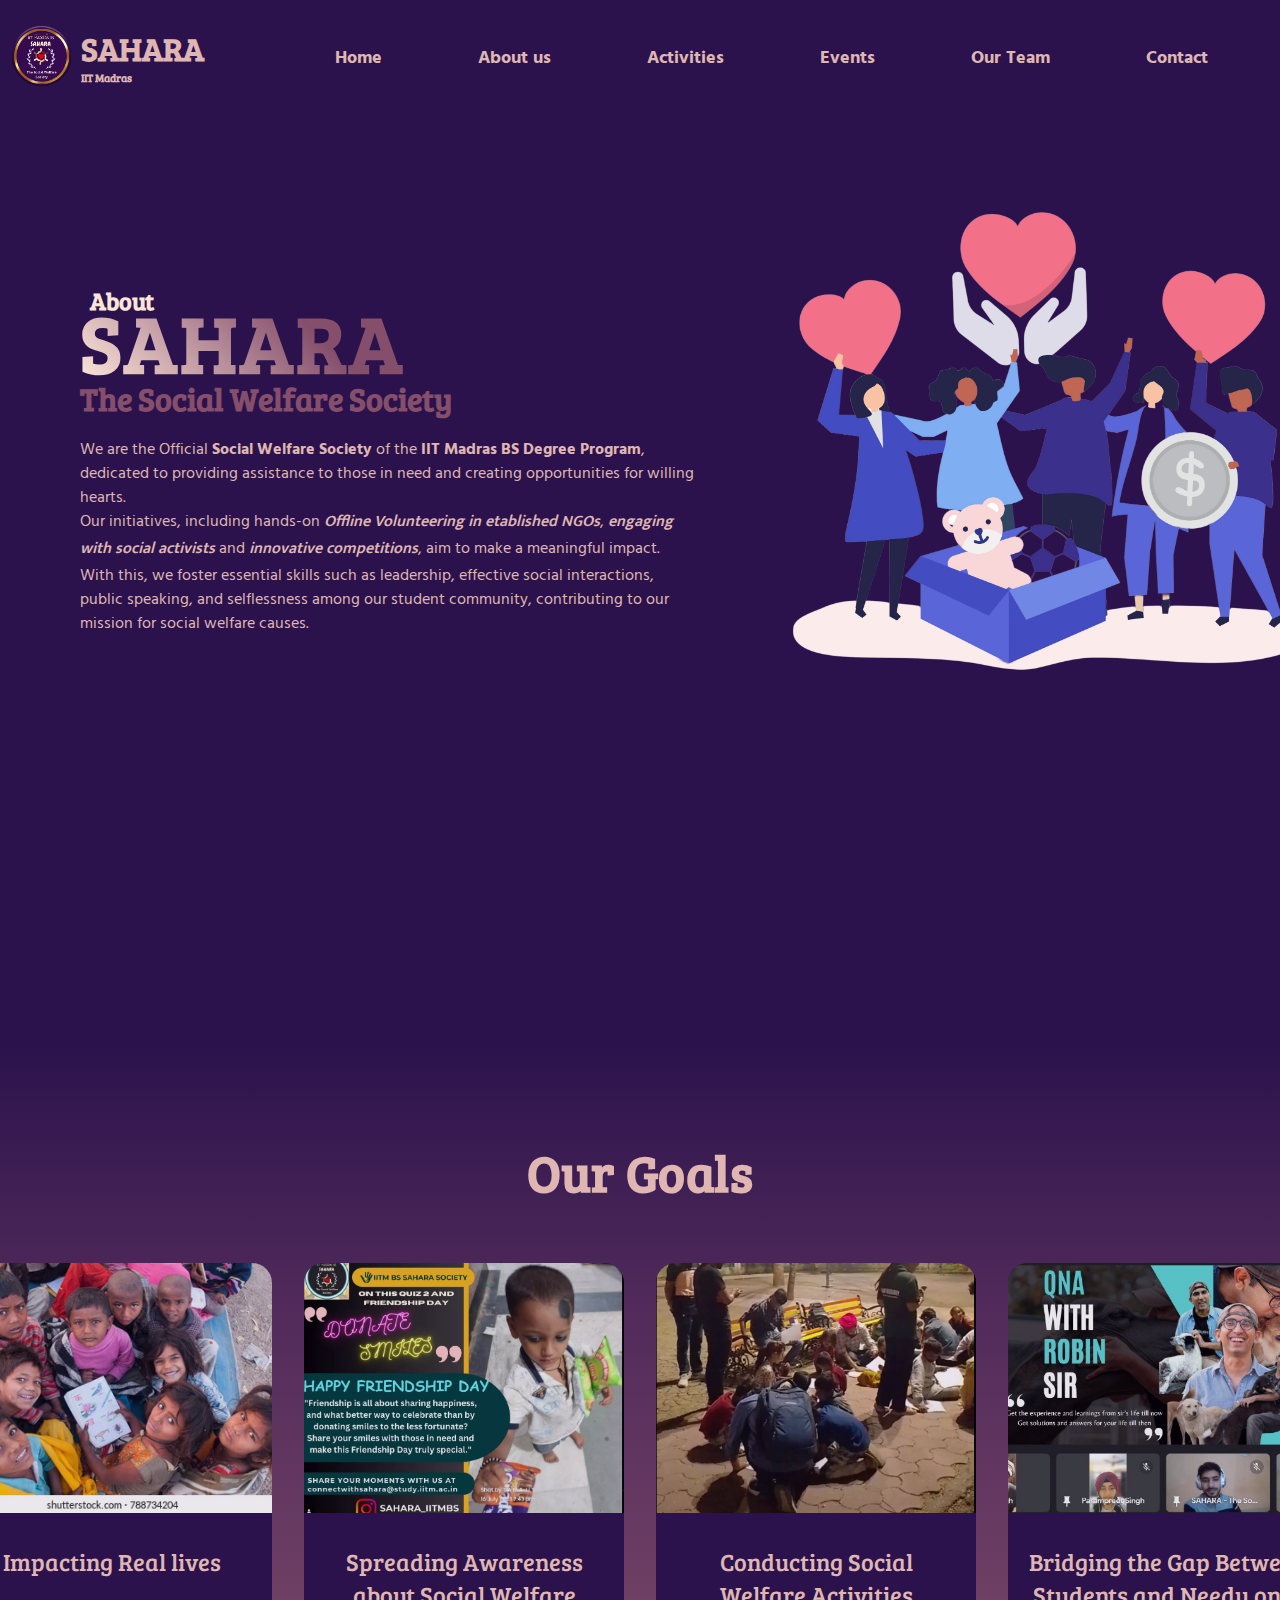
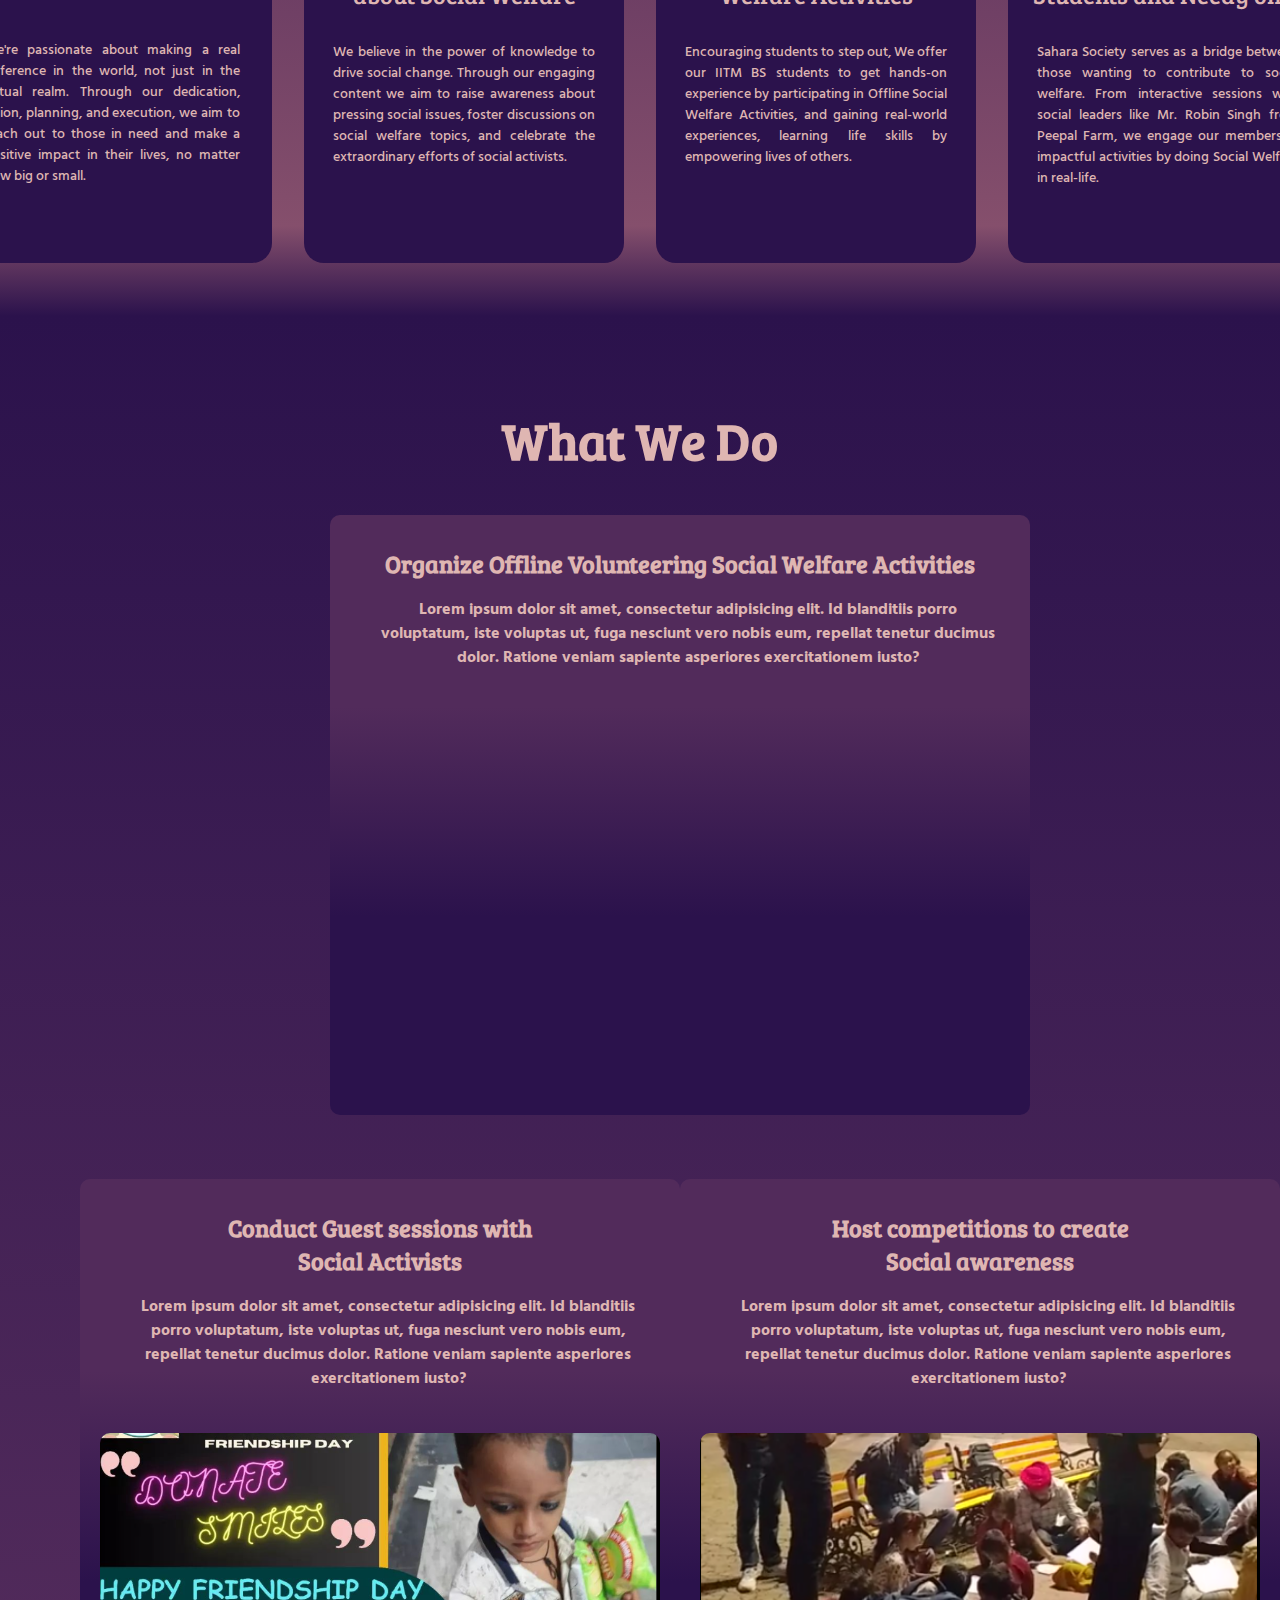
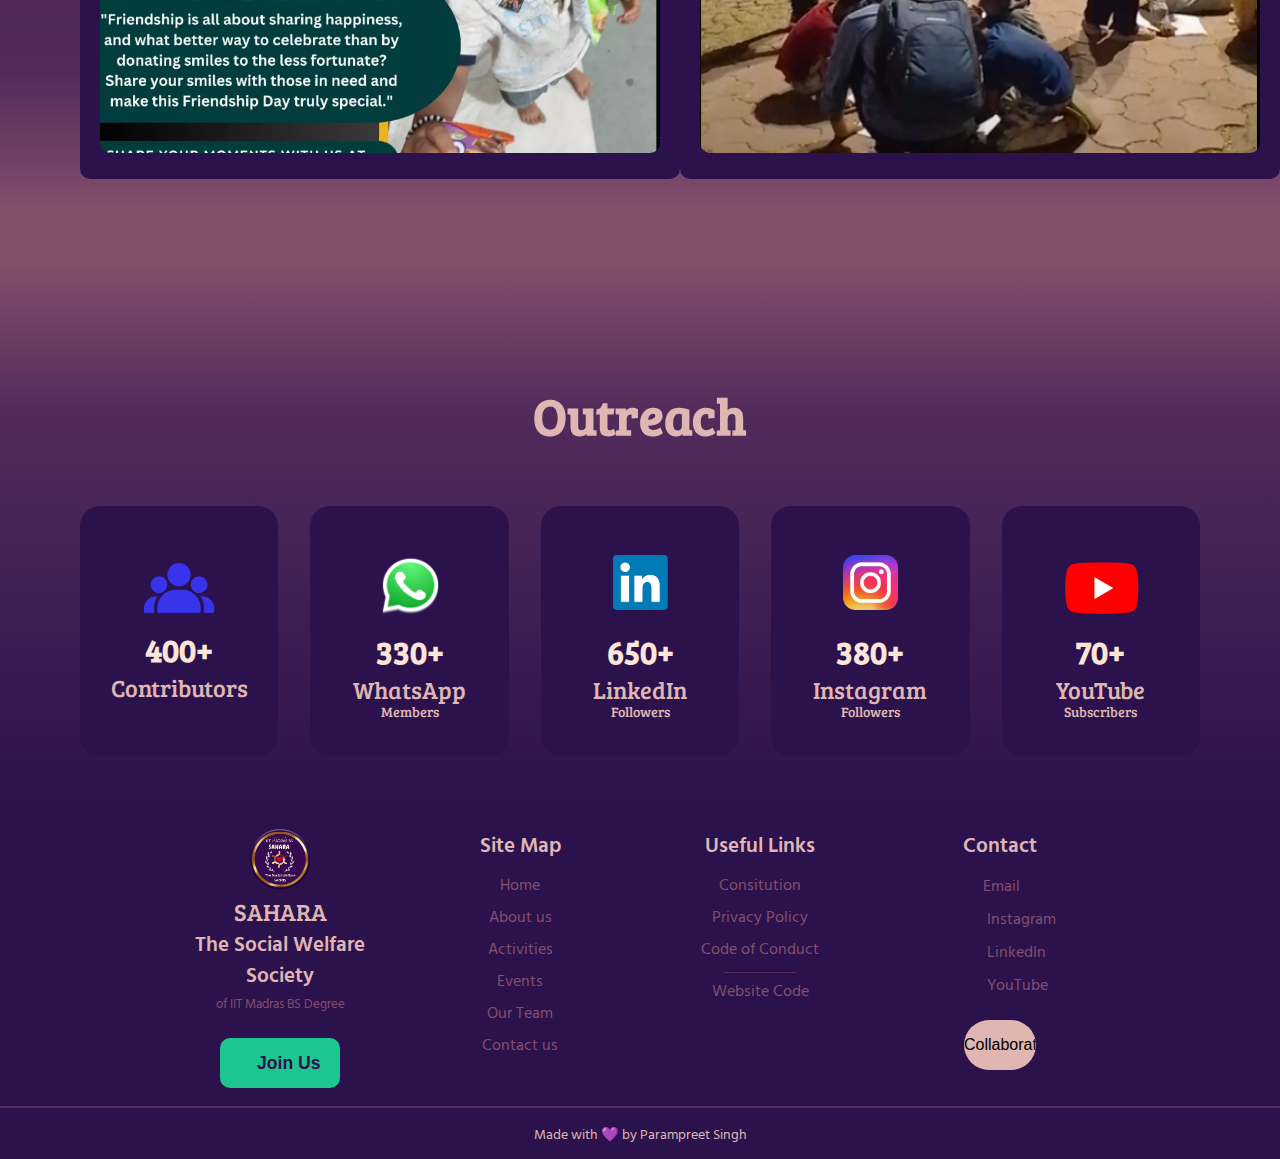
==== commit b106035c: "Added content, updated pictures, fixed bugs" ====
--- a/about.html
+++ b/about.html
@@ -47,12 +47,10 @@
                 <h2>About</h2>
                 <h1>SAHARA</h1>
                 <h3>The Social Welfare Society</h3>
-                <p>We are the Official <strong>Social Welfare Society</strong> of the <strong>IIT Madras BS Degree
-                        Program</strong>. <br> Our mission is to extend assistance to those in need by providing
-                    opportunities to those willing to lend a hand. In doing so, we address the needs of both the
-                    underprivileged individuals and the students. <br>
-                    Our primary objective is to instill a sense of purpose and joy in assisting the less fortunate among
-                    our peers.</p>
+                <p>We are the Official <strong>Social Welfare Society</strong> of the <strong>IIT Madras BS Degree Program</strong>, dedicated to providing assistance to those in need and creating opportunities for willing hearts. <br>
+                Our initiatives, including hands-on <em>Offline Volunteering in etablished NGOs</em>, <em>engaging with social activists</em> and <em>innovative competitions</em>, aim to make a meaningful impact. <br>
+                With this, we foster essential skills such as leadership, effective social interactions, public speaking, and selflessness among our student community, contributing to our mission for social welfare causes.
+                </p>
 
                 <button id="join-button">
                     <a href="https://forms.gle/h4X3TSpWirGVixGW6" target="_blank" rel="noopener noreferrer">
@@ -81,10 +79,7 @@
                         <img src="./images/goal-2.png" alt="">
                     </figure>
                     <h2>Spreading Awareness about Social Welfare</h2>
-                    <p>We believe in the power of knowledge to drive social change. Through our engaging content and
-                        interactive online sessions, we aim to raise awareness about pressing social issues, foster
-                        discussions on social welfare topics, and celebrate the extraordinary efforts of social
-                        activists.</p>
+                    <p>We believe in the power of knowledge to drive social change. Through our engaging content we aim to raise awareness about pressing social issues, foster discussions on social welfare topics, and celebrate the extraordinary efforts of social activists.</p>
                 </article>
                 <article id="goal-3">
                     <figure>
--- a/css/style.css
+++ b/css/style.css
@@ -448,8 +448,10 @@
     color: var(--color-light2);
 }
 
-#credits a:hover {
+#credits a:hover, #credits a:active {
     text-decoration: underline;
+    font-weight: bold;
+    color: var(--color-offwhite);
 }
 
 /* ============================== Responsivness ============================== */
@@ -526,16 +528,16 @@
 }
 
 @media screen and (max-width: 500px) {
+    #hamburger {
+        justify-content: center;
+    }
+    #hamburger #openHam {
+        align-items: center;
+    }
+    #openHam span {
+        width: 25px;
+    }
     footer {
         padding: 20px 1rem 100px 1rem;
     }
-    #hamburger {
-        justify-content: center;
-    }
-    #hamburger #openHam {
-        align-items: center;
-    }
-    #openHam span {
-        width: 25px;
-    }
-}
+}
--- a/css/about.css
+++ b/css/about.css
@@ -98,6 +98,11 @@
     text-align: left;
     font-family: 'Hind Vadodara', sans-serif;
     font-weight: 400;
+}
+
+#about article p em {
+    font-family: 'Mukta', sans-serif;
+    font-weight: 600;
 }
 
 #join-button {
@@ -646,16 +651,18 @@
         flex-direction: column-reverse;
         align-items: center;
         gap: 2rem;
+        margin-top: 3rem;
     }
 
     #about article {
         align-items: center;
     }
     #about figure {
-        width: 500px;
+        width: 450px;
     }
     #about article p {
         text-align: center;
+        padding: 0 1rem;
     }
 
     #goals {
@@ -711,6 +718,7 @@
 @media screen and (max-width: 500px) {
     #about {
         height: 900px;
+        margin-top: 7rem;
     }
     #about figure {
         width: 300px;
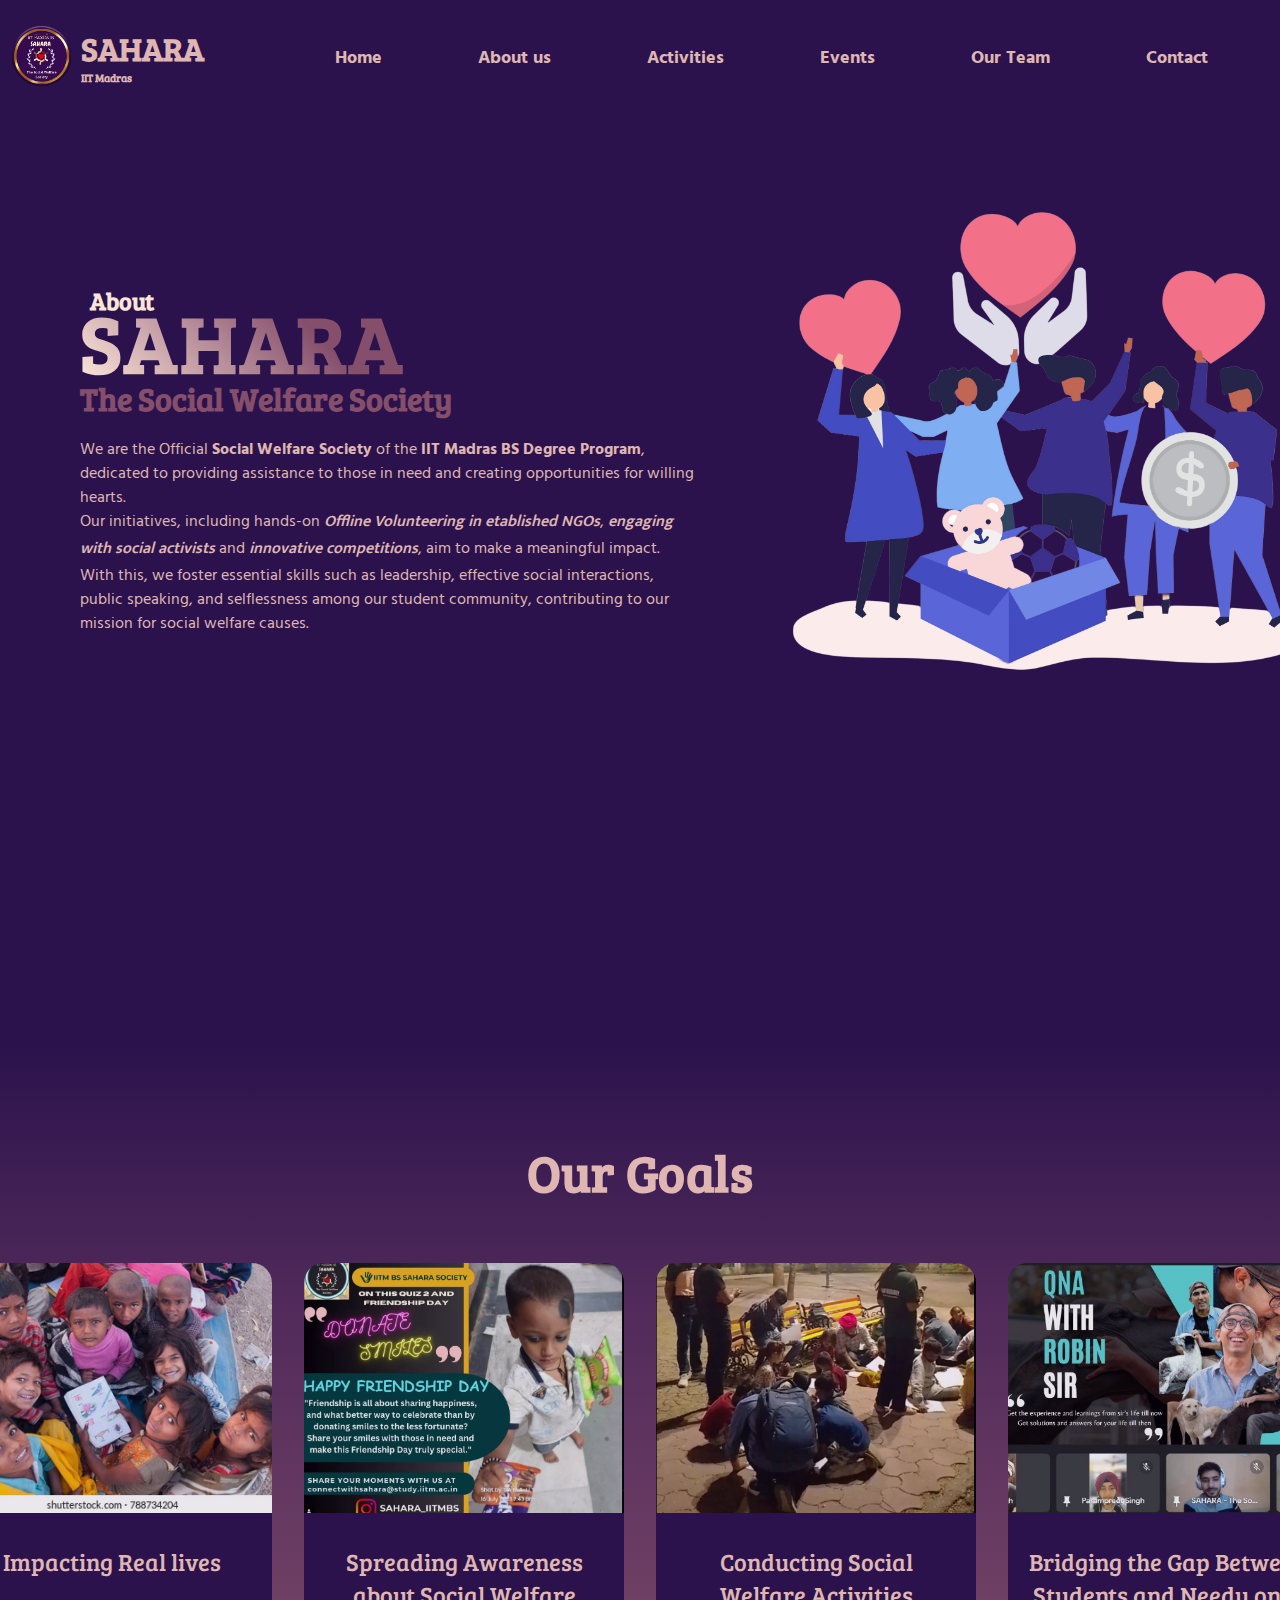
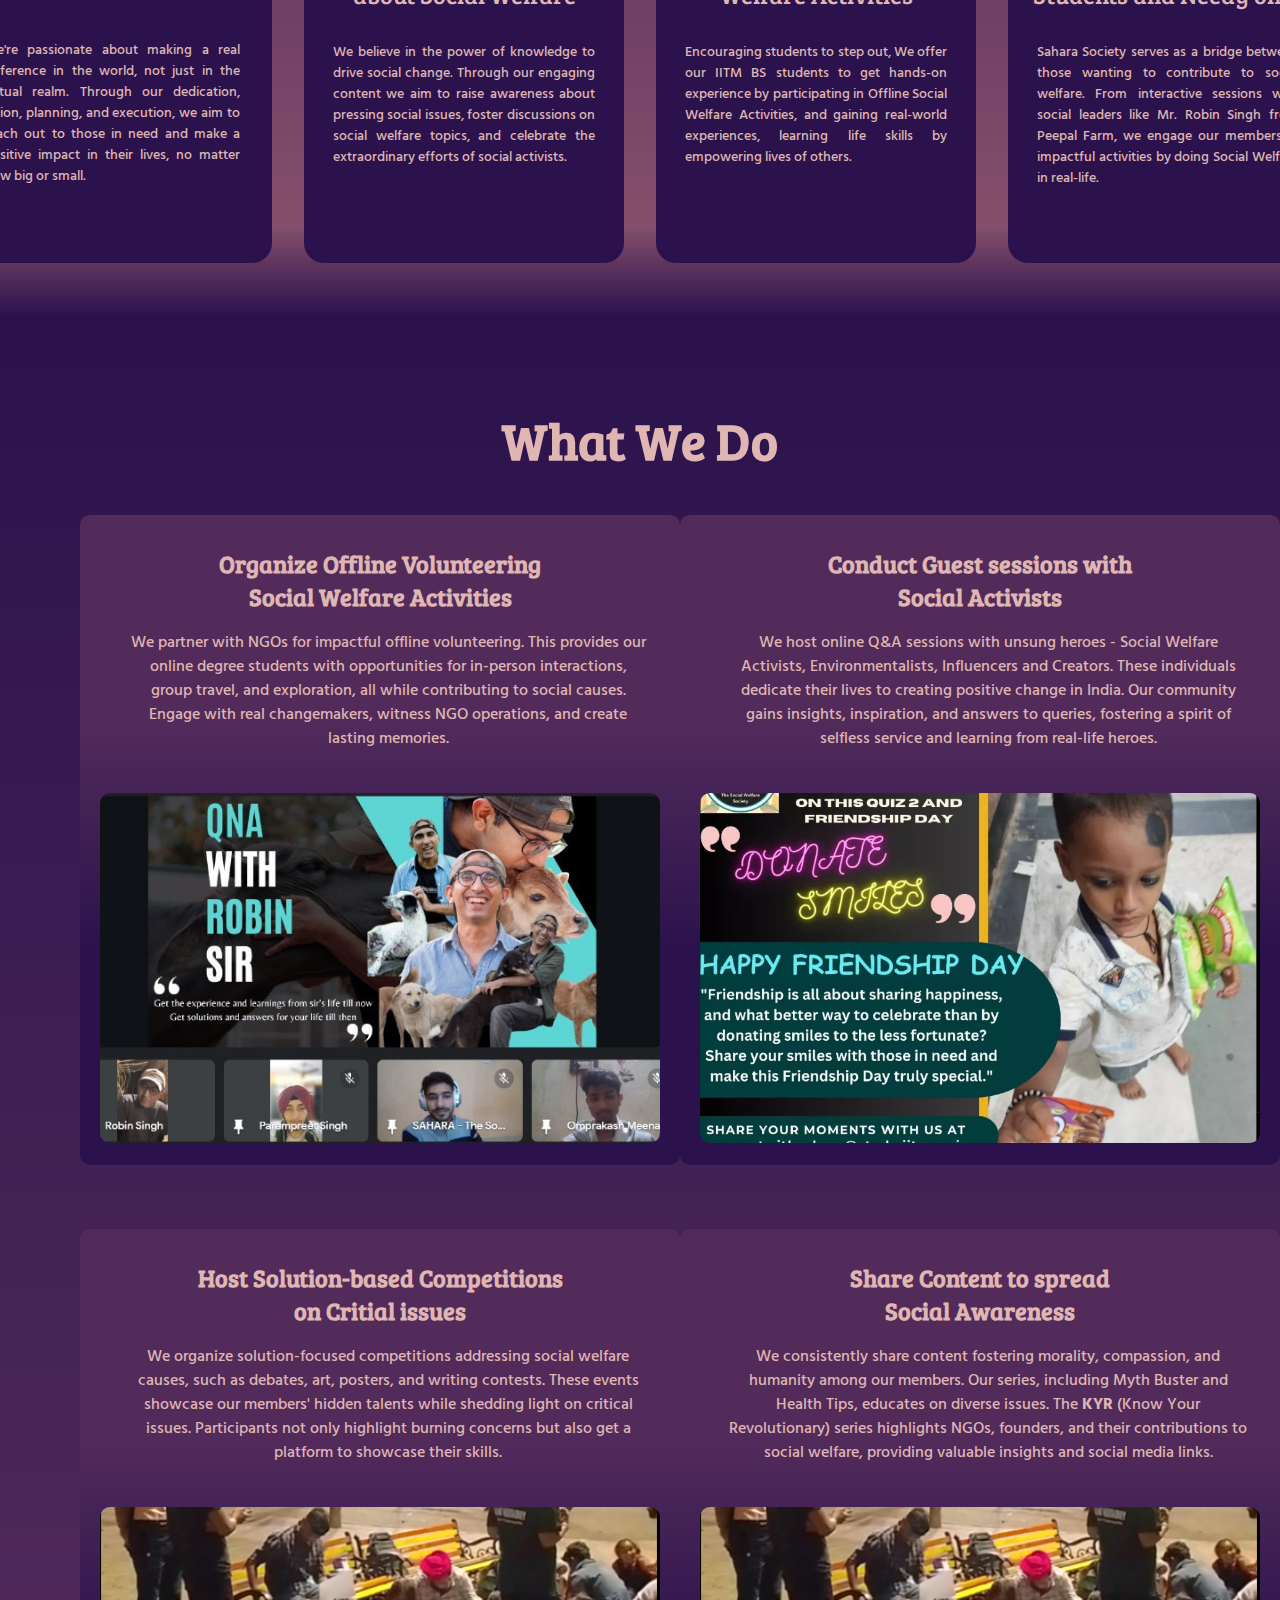
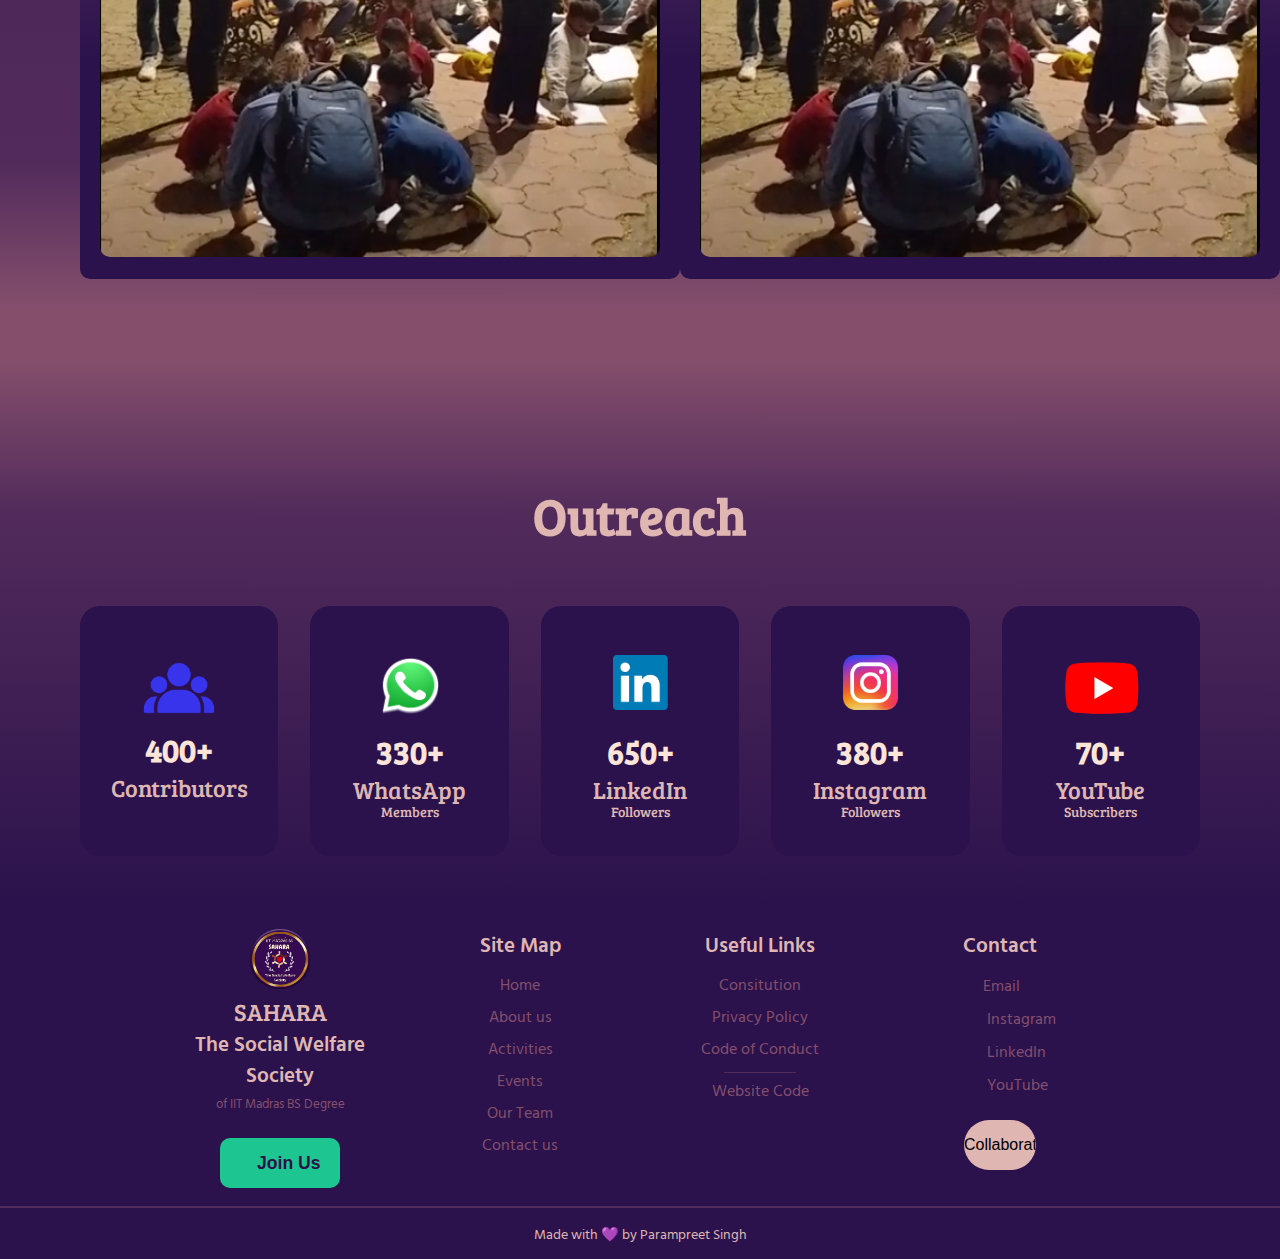
==== commit 28d3bb2c: "Added content in about & activities" ====
--- a/about.html
+++ b/about.html
@@ -105,22 +105,18 @@
             <h1>What We Do</h1>
             <div id="activity-container">
                 <article id="activity-1">
-                    <h2>Organize Offline Volunteering Social Welfare Activities</h2>
-                    <p>Lorem ipsum dolor sit amet, consectetur adipisicing elit. Id blanditiis porro voluptatum, iste
-                        voluptas ut, fuga nesciunt vero nobis eum, repellat tenetur ducimus dolor. Ratione veniam
-                        sapiente asperiores exercitationem iusto?</p>
-                    <button>Check Out!</button>
-                    <figure>
-                        <img class="slides" src="./images/goal-4.jpg" alt="">
-                        <img class="slides" src="./images/goal-3.png" alt="">
-                        <img class="slides" src="./images/goal-2.png" alt="">
+                    <h2>Organize Offline Volunteering <br> Social Welfare Activities</h2>
+                    <p>We partner with NGOs for impactful offline volunteering. This provides our online degree students with opportunities for in-person interactions, group travel, and exploration, all while contributing to social causes. Engage with real changemakers, witness NGO operations, and create lasting memories.</p>
+                    <button>Check Out!</button>
+                    <figure>
+                        <img src="./images/goal-4.jpg" alt="">
+                        <!-- <img class="slides" src="./images/goal-3.png" alt="">
+                        <img class="slides" src="./images/goal-2.png" alt=""> -->
                     </figure>
                 </article>
                 <article id="activity-2">
                     <h2>Conduct Guest sessions with <br> Social Activists</h2>
-                    <p>Lorem ipsum dolor sit amet, consectetur adipisicing elit. Id blanditiis porro voluptatum, iste
-                        voluptas ut, fuga nesciunt vero nobis eum, repellat tenetur ducimus dolor. Ratione veniam
-                        sapiente asperiores exercitationem iusto?</p>
+                    <p>We host online Q&A sessions with unsung heroes - Social Welfare Activists, Environmentalists, Influencers and Creators. These individuals dedicate their lives to creating positive change in India. Our community gains insights, inspiration, and answers to queries, fostering a spirit of selfless service and learning from real-life heroes.</p>
                     <button>Check Out!</button>
                     <figure>
                         <img src="./images/goal-2.png" alt="">
@@ -129,10 +125,18 @@
                     </figure>
                 </article>
                 <article id="activity-3">
-                    <h2>Host competitions to create <br> Social awareness</h2>
-                    <p>Lorem ipsum dolor sit amet, consectetur adipisicing elit. Id blanditiis porro voluptatum, iste
-                        voluptas ut, fuga nesciunt vero nobis eum, repellat tenetur ducimus dolor. Ratione veniam
-                        sapiente asperiores exercitationem iusto?</p>
+                    <h2>Host Solution-based Competitions <br>on Critial issues</h2>
+                    <p>We organize solution-focused competitions addressing social welfare causes, such as debates, art, posters, and writing contests. These events showcase our members' hidden talents while shedding light on critical issues. Participants not only highlight burning concerns but also get a platform to showcase their skills.</p>
+                    <button>Check Out!</button>
+                    <figure>
+                        <img src="./images/goal-3.png" alt="">
+                        <!-- <img src="./images/goal-3.png" alt="">
+                        <img src="./images/goal-3.png" alt=""> -->
+                    </figure>
+                </article>
+                <article id="activity-4">
+                    <h2>Share Content to spread <br> Social Awareness</h2>
+                    <p>We consistently share content fostering morality, compassion, and humanity among our members. Our series, including Myth Buster and Health Tips, educates on diverse issues. The <strong>KYR</strong> (Know Your Revolutionary) series highlights NGOs, founders, and their contributions to social welfare, providing valuable insights and social media links.</p>
                     <button>Check Out!</button>
                     <figure>
                         <img src="./images/goal-3.png" alt="">
--- a/css/about.css
+++ b/css/about.css
@@ -255,18 +255,15 @@
     height: 100%;
     margin-top: 2rem;
     display: grid;
-    grid-template-columns: repeat(6, 1fr);
     grid-template-rows: 1fr 1fr;
-    grid-template-areas:
-        ". act-1 act-1 act-1 act-1 ."
-        "act-2 act-2 act-2 act-3 act-3 act-3";
+    grid-template-columns: 1fr 1fr;
     gap: 4rem 0;
     justify-items: center;
 }
 
 #activity-container article {
     width: 600px;
-    height: 600px;
+    height: 650px;
     color: var(--color-primary) !important;
     border-radius: 10px;
     position: relative;
@@ -292,7 +289,7 @@
 #activity-container article p {
     padding: 0 2rem 1.5rem 3rem;
     font-family: 'Hind Vadodara', sans-serif;
-    font-weight: 800;
+    font-weight: 500;
     color: var(--color-light2);
 }
 
@@ -311,6 +308,7 @@
     background-color: var(--color-light2);
     color: var(--color-secondary);
     opacity: 0;
+    cursor: pointer;
     transition: 300ms bottom ease-out 150ms;
 }
 
@@ -321,8 +319,12 @@
 }
 
 #activity-container article button:hover {
-    box-shadow: 0 0 20px 0 rgba(218, 136, 179, 0.329) inset;
-    color: var(--color-dark);
+    color: var(--color-offwhite);
+    background: rgb(133,79,108);
+    background: -moz-linear-gradient(292deg, rgba(133,79,108,1) 0%, rgba(82,43,91,1) 90%);
+    background: -webkit-linear-gradient(292deg, rgba(133,79,108,1) 0%, rgba(82,43,91,1) 90%);
+    background: linear-gradient(292deg, rgba(133,79,108,1) 0%, rgba(82,43,91,1) 90%);
+    filter: progid:DXImageTransform.Microsoft.gradient(startColorstr="#854f6c",endColorstr="#522b5b",GradientType=1); 
 }
 
 #activity-container article figure {
@@ -347,27 +349,6 @@
     height: 100%;
     object-fit: cover;
     border-radius: inherit;
-}
-
-#activity-1 {
-    grid-area: act-1;
-    width: 700px !important;
-}
-
-#activity-1 figure {
-    height: 70% !important;
-}
-
-#activity-1 button {
-    left: 250px !important; 
-}
-
-#activity-2 {
-    grid-area: act-2;
-}
-
-#activity-3 {
-    grid-area: act-3;
 }
 
 /* ============================== Outreach ============================== */
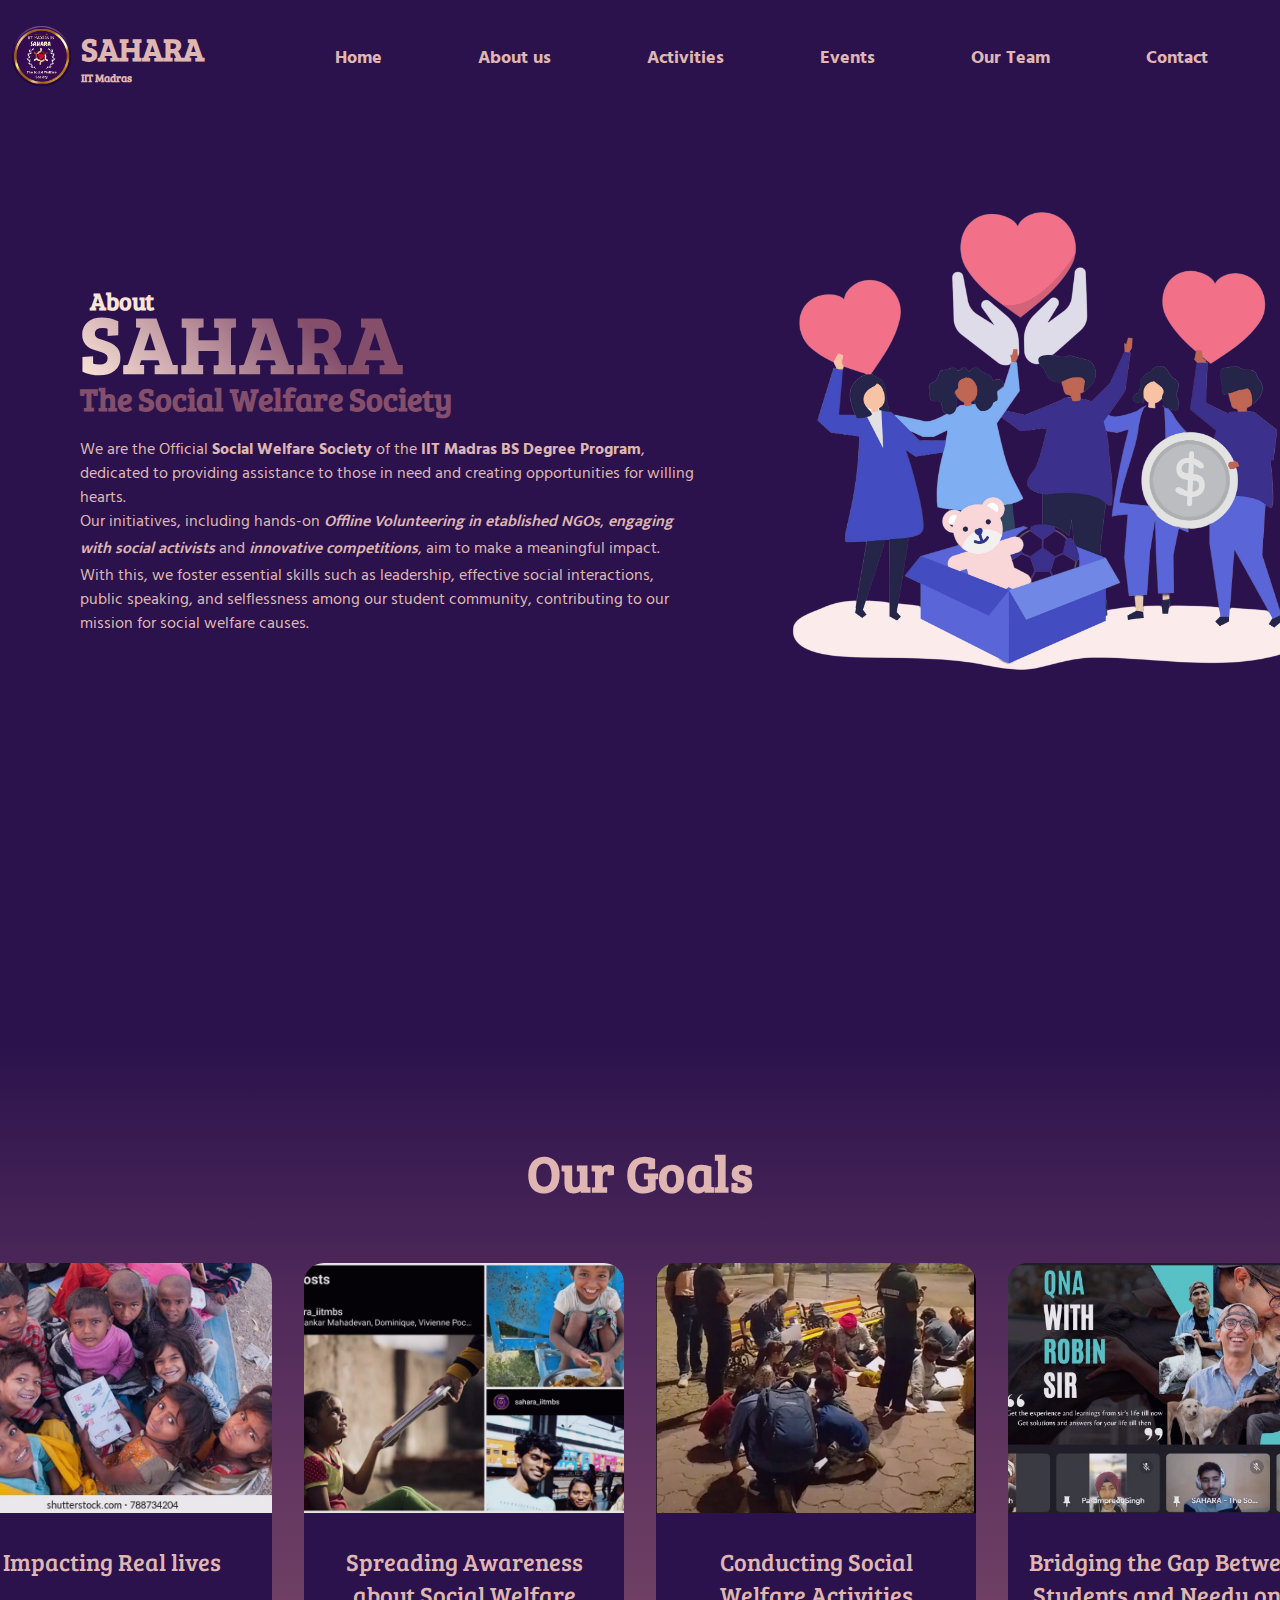
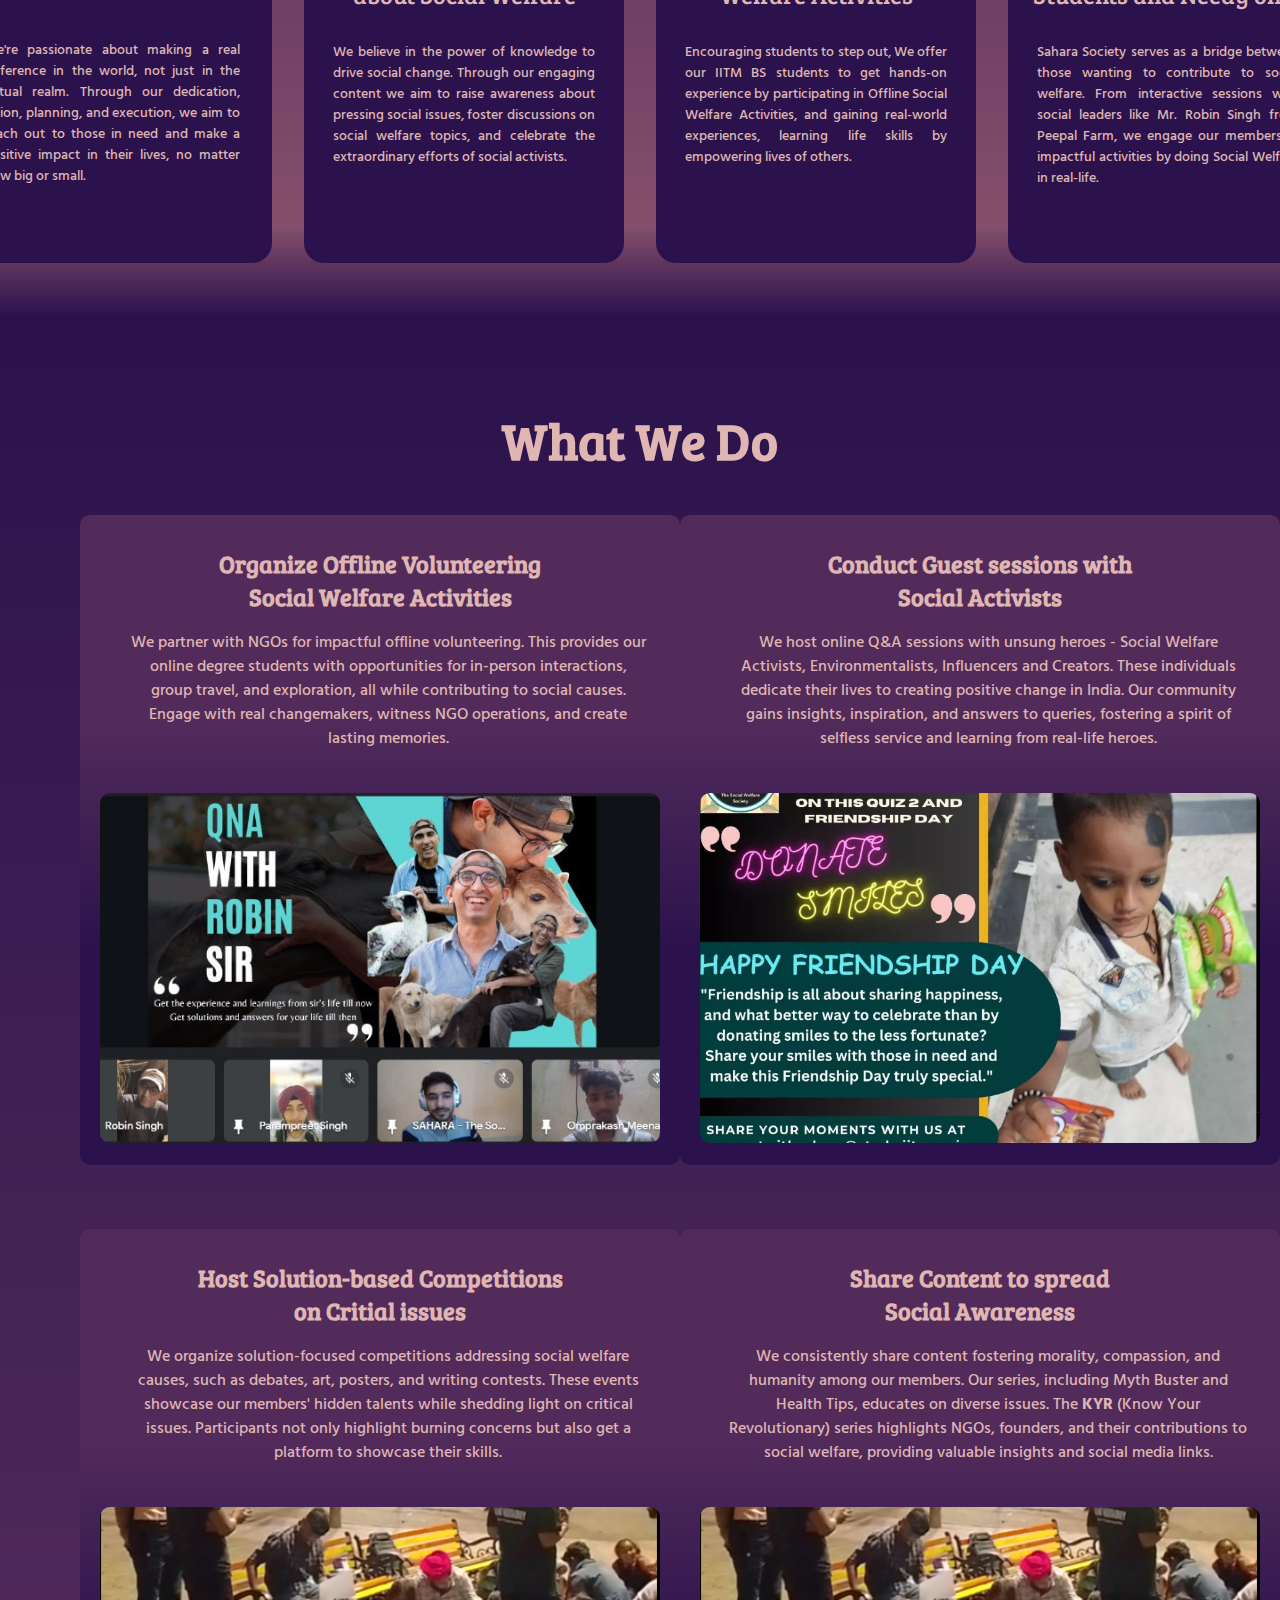
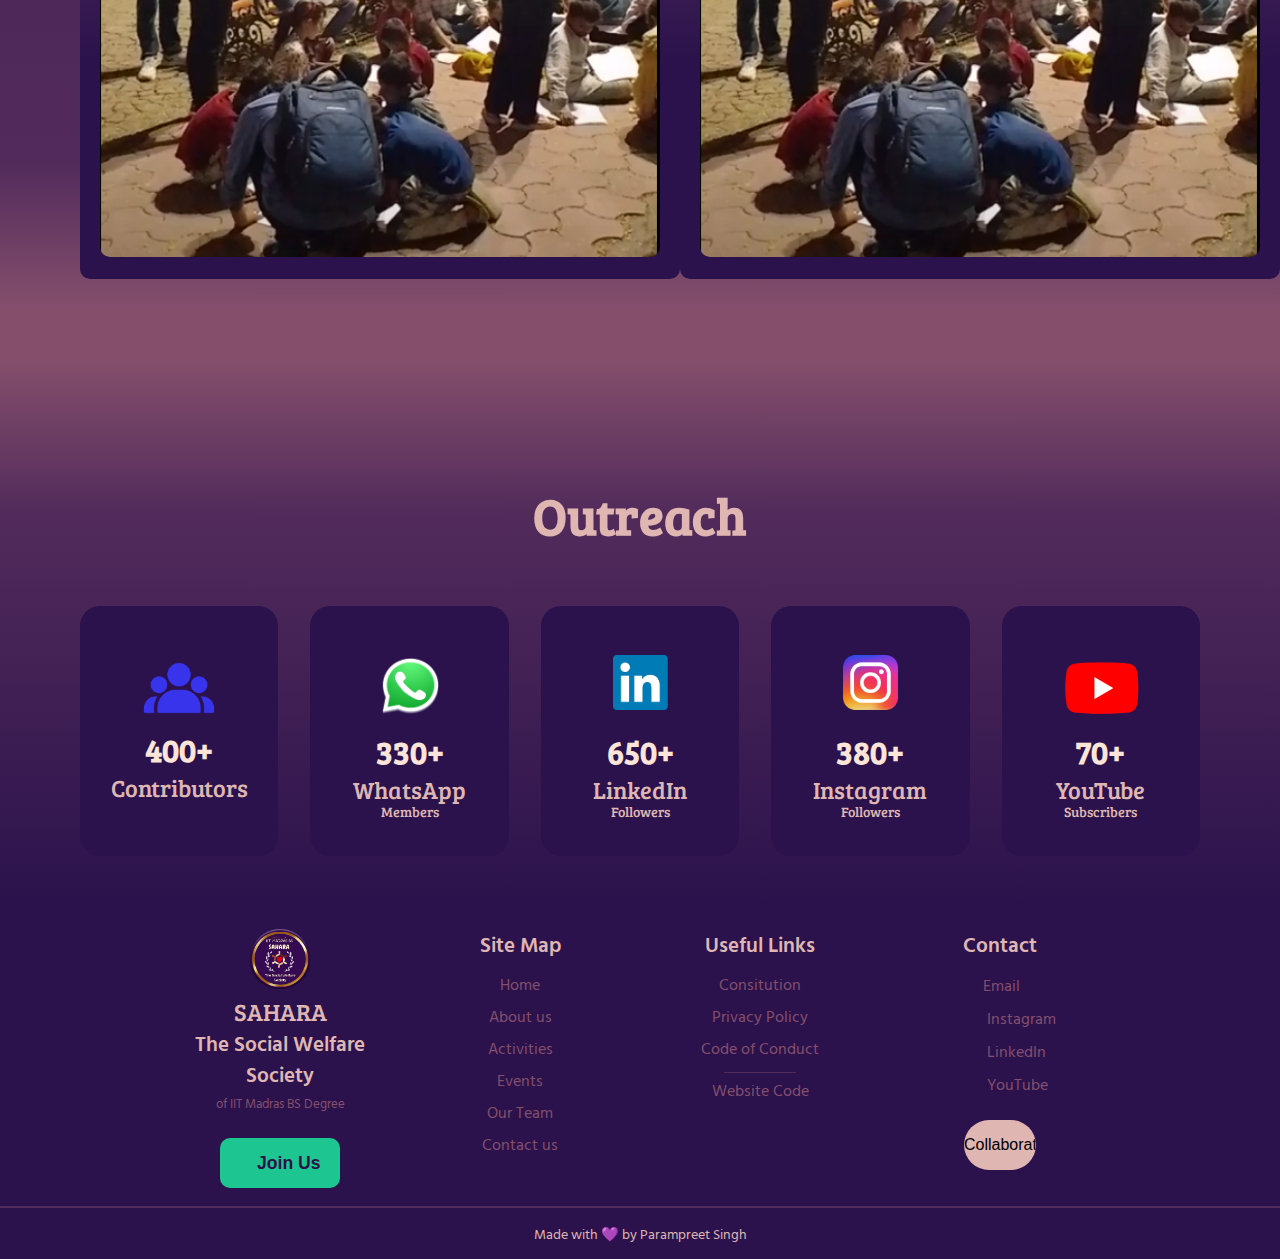
==== commit ede8afb7: "Added Events layout" ====
--- a/about.html
+++ b/about.html
@@ -76,7 +76,7 @@
                 </article>
                 <article id="goal-2">
                     <figure>
-                        <img src="./images/goal-2.png" alt="">
+                        <img src="./images/goal-2.jpeg" alt="">
                     </figure>
                     <h2>Spreading Awareness about Social Welfare</h2>
                     <p>We believe in the power of knowledge to drive social change. Through our engaging content we aim to raise awareness about pressing social issues, foster discussions on social welfare topics, and celebrate the extraordinary efforts of social activists.</p>
--- a/css/about.css
+++ b/css/about.css
@@ -25,7 +25,7 @@
 }
 
 section h1::after {
-    font-family: 'Hind Vadodara', sans-serif;
+    font-family: "Hind Vadodara", sans-serif;
     font-size: 160%;
     color: var(--color-offwhite);
     position: absolute;
@@ -58,10 +58,14 @@
     line-height: 90%;
     letter-spacing: 3px;
     -webkit-background-clip: text;
-    -webkit-text-fill-color: transparent; 
+    -webkit-text-fill-color: transparent;
     -moz-background-clip: text;
     -moz-text-fill-color: transparent;
-    background-image: linear-gradient(45deg, var(--color-offwhite) 0, var(--color-light1) 70%);
+    background-image: linear-gradient(
+        45deg,
+        var(--color-offwhite) 0,
+        var(--color-light1) 70%
+    );
 }
 
 #about h2 {
@@ -96,12 +100,12 @@
     width: 620px;
     margin-top: 1rem;
     text-align: left;
-    font-family: 'Hind Vadodara', sans-serif;
+    font-family: "Hind Vadodara", sans-serif;
     font-weight: 400;
 }
 
 #about article p em {
-    font-family: 'Mukta', sans-serif;
+    font-family: "Mukta", sans-serif;
     font-weight: 600;
 }
 
@@ -141,9 +145,27 @@
 #goals {
     height: 900px;
 
-    background: -moz-linear-gradient(0deg, rgba(43,18,76,1) 0%, rgba(133,79,108,1) 10%, rgba(82,43,91,1) 67%, rgba(43,18,76,1) 97%);
-    background: -webkit-linear-gradient(0deg, rgba(43,18,76,1) 0%, rgba(133,79,108,1) 10%, rgba(82,43,91,1) 67%, rgba(43,18,76,1) 97%);
-    background: linear-gradient(0deg, rgba(43,18,76,1) 0%, rgba(133,79,108,1) 10%, rgba(82,43,91,1) 67%, rgba(43,18,76,1) 97%);
+    background: -moz-linear-gradient(
+        0deg,
+        rgba(43, 18, 76, 1) 0%,
+        rgba(133, 79, 108, 1) 10%,
+        rgba(82, 43, 91, 1) 67%,
+        rgba(43, 18, 76, 1) 97%
+    );
+    background: -webkit-linear-gradient(
+        0deg,
+        rgba(43, 18, 76, 1) 0%,
+        rgba(133, 79, 108, 1) 10%,
+        rgba(82, 43, 91, 1) 67%,
+        rgba(43, 18, 76, 1) 97%
+    );
+    background: linear-gradient(
+        0deg,
+        rgba(43, 18, 76, 1) 0%,
+        rgba(133, 79, 108, 1) 10%,
+        rgba(82, 43, 91, 1) 67%,
+        rgba(43, 18, 76, 1) 97%
+    );
     filter: progid:DXImageTransform.Microsoft.gradient(startColorstr="#2b124c",endColorstr="#2b124c",GradientType=1);
 }
 
@@ -204,7 +226,7 @@
 
 #goals article p {
     padding: 1.8rem;
-    font-family: 'Hind Vadodara', sans-serif;
+    font-family: "Hind Vadodara", sans-serif;
     font-weight: 500;
     font-size: 0.9rem;
     text-align: justify;
@@ -215,13 +237,15 @@
     padding: 60px 2rem 0 2rem !important;
 }
 
-#goals article:hover, #goals article:active {
+#goals article:hover,
+#goals article:active {
     box-shadow: 0 0 200px 2px rgba(133, 79, 108, 0.329) inset,
-                0 0 30px 0 #854f6c83;
+        0 0 30px 0 #854f6c83;
     color: var(--color-offwhite) !important;
 }
 
-#goals article:hover figure img, #goals article:active figure img {
+#goals article:hover figure img,
+#goals article:active figure img {
     transform: scale(1.3) rotate(3deg);
     opacity: 1;
 }
@@ -231,9 +255,24 @@
 #activities {
     height: fit-content;
     padding: 5rem;
-    background: -moz-linear-gradient(0deg, rgba(133,79,108,1) 0%, rgba(82,43,91,1) 12%, rgba(43,18,76,1) 100%);
-    background: -webkit-linear-gradient(0deg, rgba(133,79,108,1) 3%, rgba(82,43,91,1) 10%, rgba(43,18,76,1) 100%);
-    background: linear-gradient(0deg, rgba(133,79,108,1) 3%, rgba(82,43,91,1) 12%, rgba(43,18,76,1) 100%);
+    background: -moz-linear-gradient(
+        0deg,
+        rgba(133, 79, 108, 1) 0%,
+        rgba(82, 43, 91, 1) 12%,
+        rgba(43, 18, 76, 1) 100%
+    );
+    background: -webkit-linear-gradient(
+        0deg,
+        rgba(133, 79, 108, 1) 3%,
+        rgba(82, 43, 91, 1) 10%,
+        rgba(43, 18, 76, 1) 100%
+    );
+    background: linear-gradient(
+        0deg,
+        rgba(133, 79, 108, 1) 3%,
+        rgba(82, 43, 91, 1) 12%,
+        rgba(43, 18, 76, 1) 100%
+    );
     filter: progid:DXImageTransform.Microsoft.gradient(startColorstr="#854f6c",endColorstr="#2b124c",GradientType=1);
 }
 
@@ -268,16 +307,41 @@
     border-radius: 10px;
     position: relative;
     overflow: hidden;
-    background: -moz-linear-gradient(0deg, rgba(43,18,76,1) 33%, rgba(82,43,91,1) 68%);
-    background: -webkit-linear-gradient(0deg, rgba(43,18,76,1) 33%, rgba(82,43,91,1) 68%);
-    background: linear-gradient(0deg, rgba(43,18,76,1) 33%, rgba(82,43,91,1) 68%);
+    background: -moz-linear-gradient(
+        0deg,
+        rgba(43, 18, 76, 1) 33%,
+        rgba(82, 43, 91, 1) 68%
+    );
+    background: -webkit-linear-gradient(
+        0deg,
+        rgba(43, 18, 76, 1) 33%,
+        rgba(82, 43, 91, 1) 68%
+    );
+    background: linear-gradient(
+        0deg,
+        rgba(43, 18, 76, 1) 33%,
+        rgba(82, 43, 91, 1) 68%
+    );
     filter: progid:DXImageTransform.Microsoft.gradient(startColorstr="#2b124c",endColorstr="#522b5b",GradientType=1);
 }
 
-#activity-container article:hover, #activity-container article:active {
-    background: -moz-linear-gradient(0deg, rgba(43,18,76,1) 57%, rgba(82,43,91,1) 82%);
-    background: -webkit-linear-gradient(0deg, rgba(43,18,76,1) 57%, rgba(82,43,91,1) 82%);
-    background: linear-gradient(0deg, rgba(43,18,76,1) 57%, rgba(82,43,91,1) 82%);
+#activity-container article:hover,
+#activity-container article:active {
+    background: -moz-linear-gradient(
+        0deg,
+        rgba(43, 18, 76, 1) 57%,
+        rgba(82, 43, 91, 1) 82%
+    );
+    background: -webkit-linear-gradient(
+        0deg,
+        rgba(43, 18, 76, 1) 57%,
+        rgba(82, 43, 91, 1) 82%
+    );
+    background: linear-gradient(
+        0deg,
+        rgba(43, 18, 76, 1) 57%,
+        rgba(82, 43, 91, 1) 82%
+    );
     filter: progid:DXImageTransform.Microsoft.gradient(startColorstr="#2b124c",endColorstr="#522b5b",GradientType=1);
 }
 
@@ -288,7 +352,7 @@
 
 #activity-container article p {
     padding: 0 2rem 1.5rem 3rem;
-    font-family: 'Hind Vadodara', sans-serif;
+    font-family: "Hind Vadodara", sans-serif;
     font-weight: 500;
     color: var(--color-light2);
 }
@@ -312,7 +376,8 @@
     transition: 300ms bottom ease-out 150ms;
 }
 
-#activity-container article:hover button, #activity-container article:active button {
+#activity-container article:hover button,
+#activity-container article:active button {
     bottom: 40px;
     opacity: 100%;
     z-index: 5;
@@ -320,11 +385,23 @@
 
 #activity-container article button:hover {
     color: var(--color-offwhite);
-    background: rgb(133,79,108);
-    background: -moz-linear-gradient(292deg, rgba(133,79,108,1) 0%, rgba(82,43,91,1) 90%);
-    background: -webkit-linear-gradient(292deg, rgba(133,79,108,1) 0%, rgba(82,43,91,1) 90%);
-    background: linear-gradient(292deg, rgba(133,79,108,1) 0%, rgba(82,43,91,1) 90%);
-    filter: progid:DXImageTransform.Microsoft.gradient(startColorstr="#854f6c",endColorstr="#522b5b",GradientType=1); 
+    background: rgb(133, 79, 108);
+    background: -moz-linear-gradient(
+        292deg,
+        rgba(133, 79, 108, 1) 0%,
+        rgba(82, 43, 91, 1) 90%
+    );
+    background: -webkit-linear-gradient(
+        292deg,
+        rgba(133, 79, 108, 1) 0%,
+        rgba(82, 43, 91, 1) 90%
+    );
+    background: linear-gradient(
+        292deg,
+        rgba(133, 79, 108, 1) 0%,
+        rgba(82, 43, 91, 1) 90%
+    );
+    filter: progid:DXImageTransform.Microsoft.gradient(startColorstr="#854f6c",endColorstr="#522b5b",GradientType=1);
 }
 
 #activity-container article figure {
@@ -337,7 +414,8 @@
     overflow: hidden;
 }
 
-#activity-container article:hover figure, #activity-container article:active figure {
+#activity-container article:hover figure,
+#activity-container article:active figure {
     padding: 0;
     transform: scale(1.05);
     opacity: 0.5;
@@ -356,9 +434,24 @@
 #outreach {
     height: 550px;
     background-color: var(--color-secondary);
-    background: -moz-linear-gradient(0deg, rgba(43,18,76,1) 0%, rgba(82,43,91,1) 72%, rgba(133,79,108,1) 100%);
-    background: -webkit-linear-gradient(0deg, rgba(43,18,76,1) 0%, rgba(82,43,91,1) 72%, rgba(133,79,108,1) 100%);
-    background: linear-gradient(0deg, rgba(43,18,76,1) 0%, rgba(82,43,91,1) 72%, rgba(133,79,108,1) 100%);
+    background: -moz-linear-gradient(
+        0deg,
+        rgba(43, 18, 76, 1) 0%,
+        rgba(82, 43, 91, 1) 72%,
+        rgba(133, 79, 108, 1) 100%
+    );
+    background: -webkit-linear-gradient(
+        0deg,
+        rgba(43, 18, 76, 1) 0%,
+        rgba(82, 43, 91, 1) 72%,
+        rgba(133, 79, 108, 1) 100%
+    );
+    background: linear-gradient(
+        0deg,
+        rgba(43, 18, 76, 1) 0%,
+        rgba(82, 43, 91, 1) 72%,
+        rgba(133, 79, 108, 1) 100%
+    );
     filter: progid:DXImageTransform.Microsoft.gradient(startColorstr="#2b124c",endColorstr="#854f6c",GradientType=1);
 }
 
@@ -416,7 +509,8 @@
     margin-bottom: 15px !important;
 }
 
-#instagram img, #linkedin img {
+#instagram img,
+#linkedin img {
     width: 55px !important;
     margin-bottom: 20px !important;
 }
@@ -441,7 +535,8 @@
     line-height: 80%;
 }
 
-#social-button, #social-button a {
+#social-button,
+#social-button a {
     all: unset;
     cursor: pointer;
 }
@@ -456,7 +551,8 @@
     background: transparent;
 }
 
-article:hover #social-button, article:active #social-button {
+article:hover #social-button,
+article:active #social-button {
     opacity: 1;
 }
 
@@ -469,14 +565,13 @@
 #social-button a i {
     opacity: 1;
     font-size: 1.5rem;
-    color: var(--color-offwhite)
+    color: var(--color-offwhite);
 }
 
 /* 
 !PENDING:
 - Animations left
 */
-
 
 /* ============================== Animations  ============================== */
 
@@ -597,16 +692,17 @@
 
     #activity-container {
         grid-template-columns: 1fr;
-        grid-template-rows: repeat(3, 1fr);
+        grid-template-rows: repeat(4, 1fr);
         grid-template-areas:
-        "act-1"
-        "act-2"
-        "act-3";
+            "act-1"
+            "act-2"
+            "act-3"
+            "act-4";
         gap: 4rem 0;
     }
     #activity-container article {
         width: 700px;
-        height: 530px !important;
+        height: 600px !important;
     }
     #activity-container article button {
         left: 250px;
@@ -674,7 +770,7 @@
     }
     #activity-container article {
         width: 600px !important;
-        height: 600px !important;
+        height: 650px !important;
     }
     #activity-container article button {
         left: 200px !important;
@@ -733,7 +829,7 @@
     }
     #activity-container article {
         width: 350px !important;
-        height: 450px !important;
+        height: 530px !important;
     }
     #activity-container article h2 {
         font-size: 1.2rem;
@@ -775,8 +871,19 @@
         font-size: 0.8rem;
     }
 
+    #goals article {
+        width: 300px;
+        height: 600px;
+    }
+    #goal-1 p {
+        padding-top: 10px !important;
+    }
+
     #activities {
         padding: 0;
+    }
+    #activity-container article {
+        height: 550px !important;
     }
 }
 
@@ -805,7 +912,9 @@
         font-size: 1rem;
     }
 
-    #goals h1, #activities h1, #outreach h1 {
+    #goals h1,
+    #activities h1,
+    #outreach h1 {
         font-size: 2rem;
     }
 
@@ -822,7 +931,7 @@
 
     #activity-container article {
         width: 280px !important;
-        height: 360px !important;
+        height: 430px !important;
     }
     #activity-container article h2 {
         font-size: 1rem;
@@ -841,4 +950,4 @@
         width: 250px;
         height: 250px;
     }
-}+}
